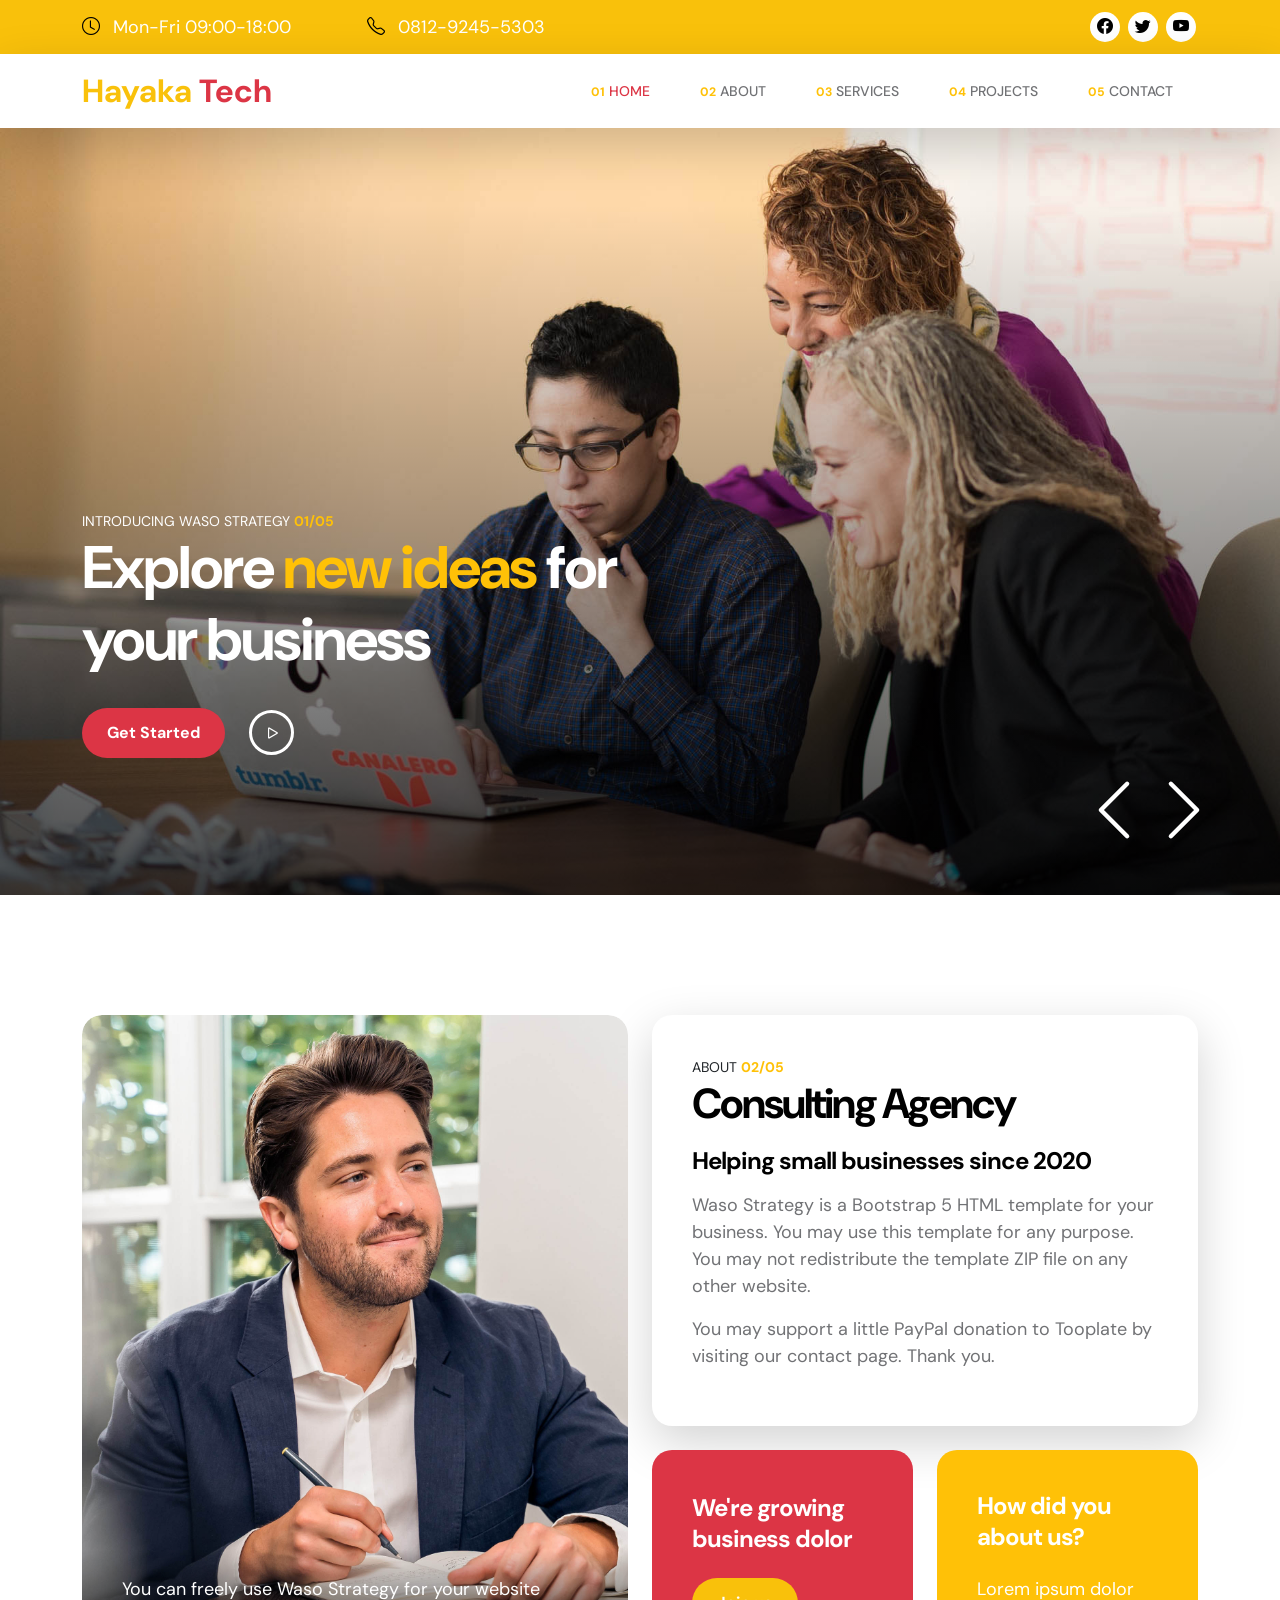
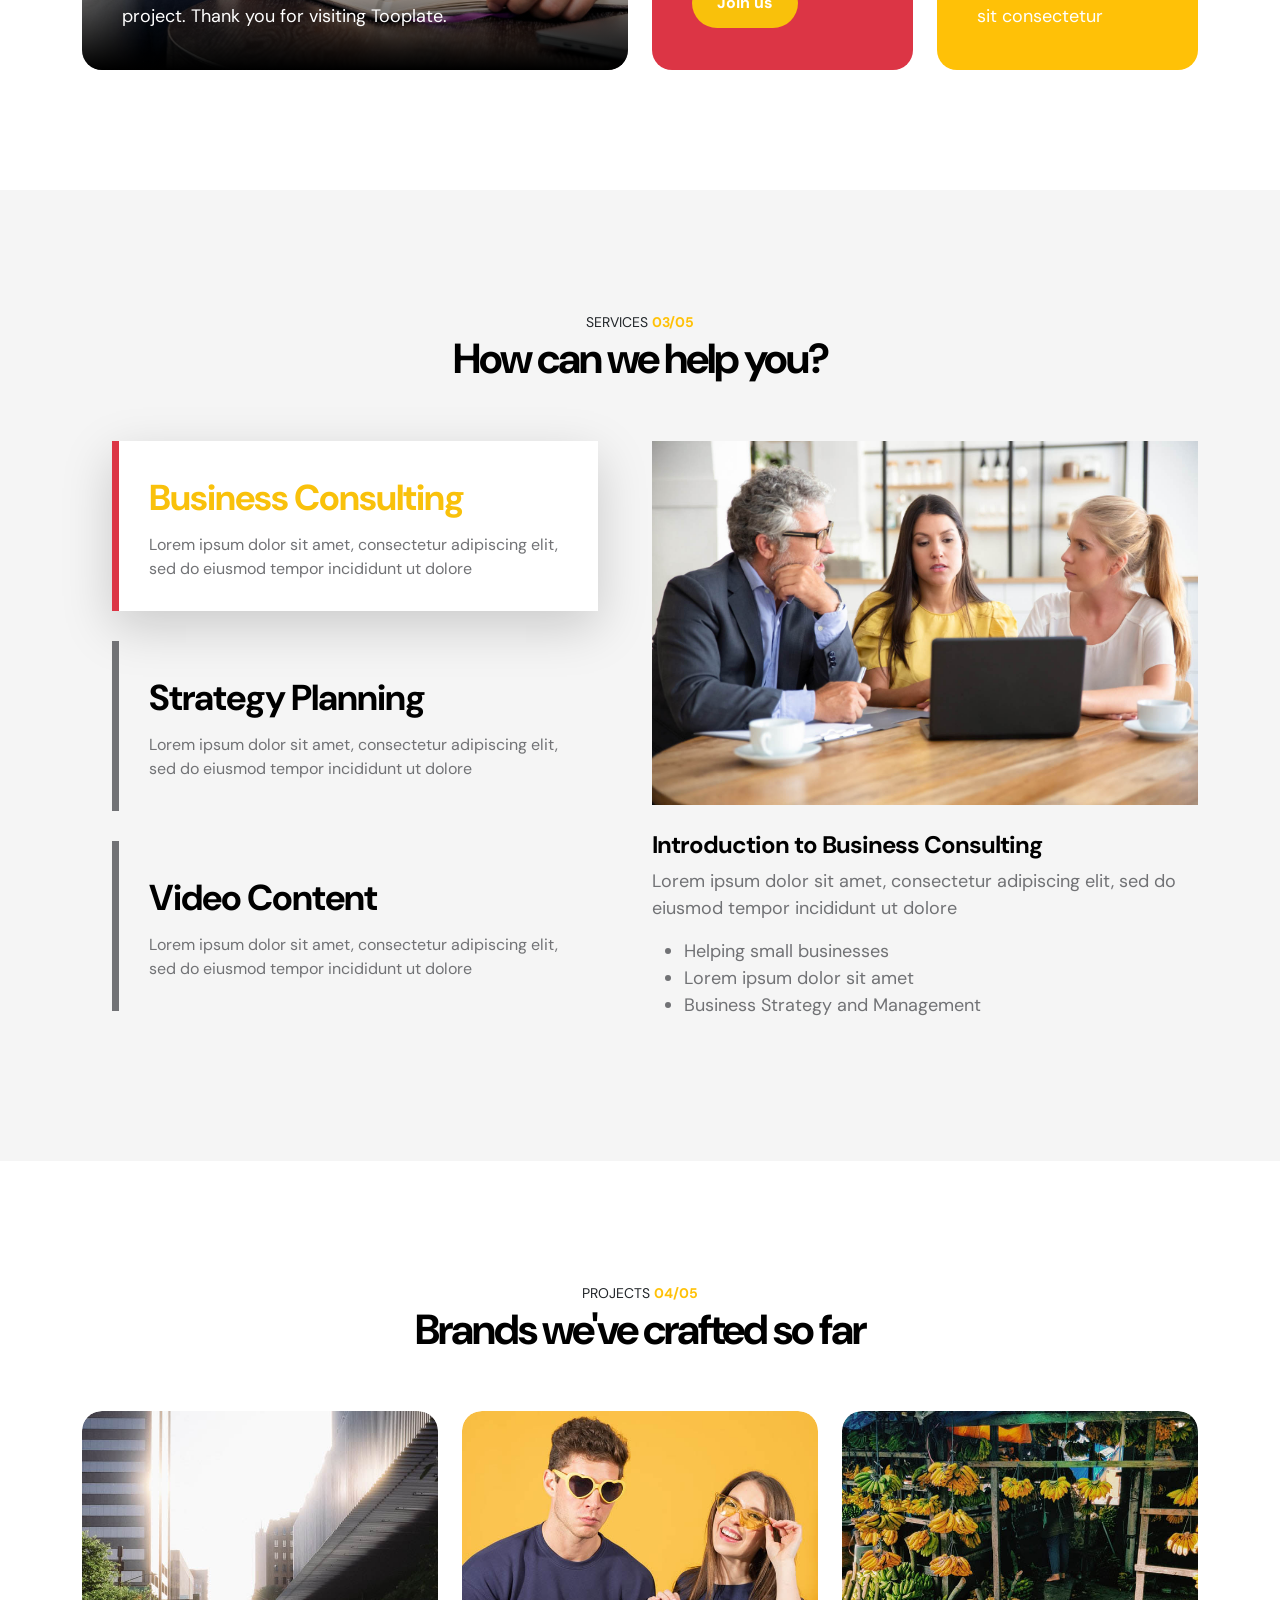
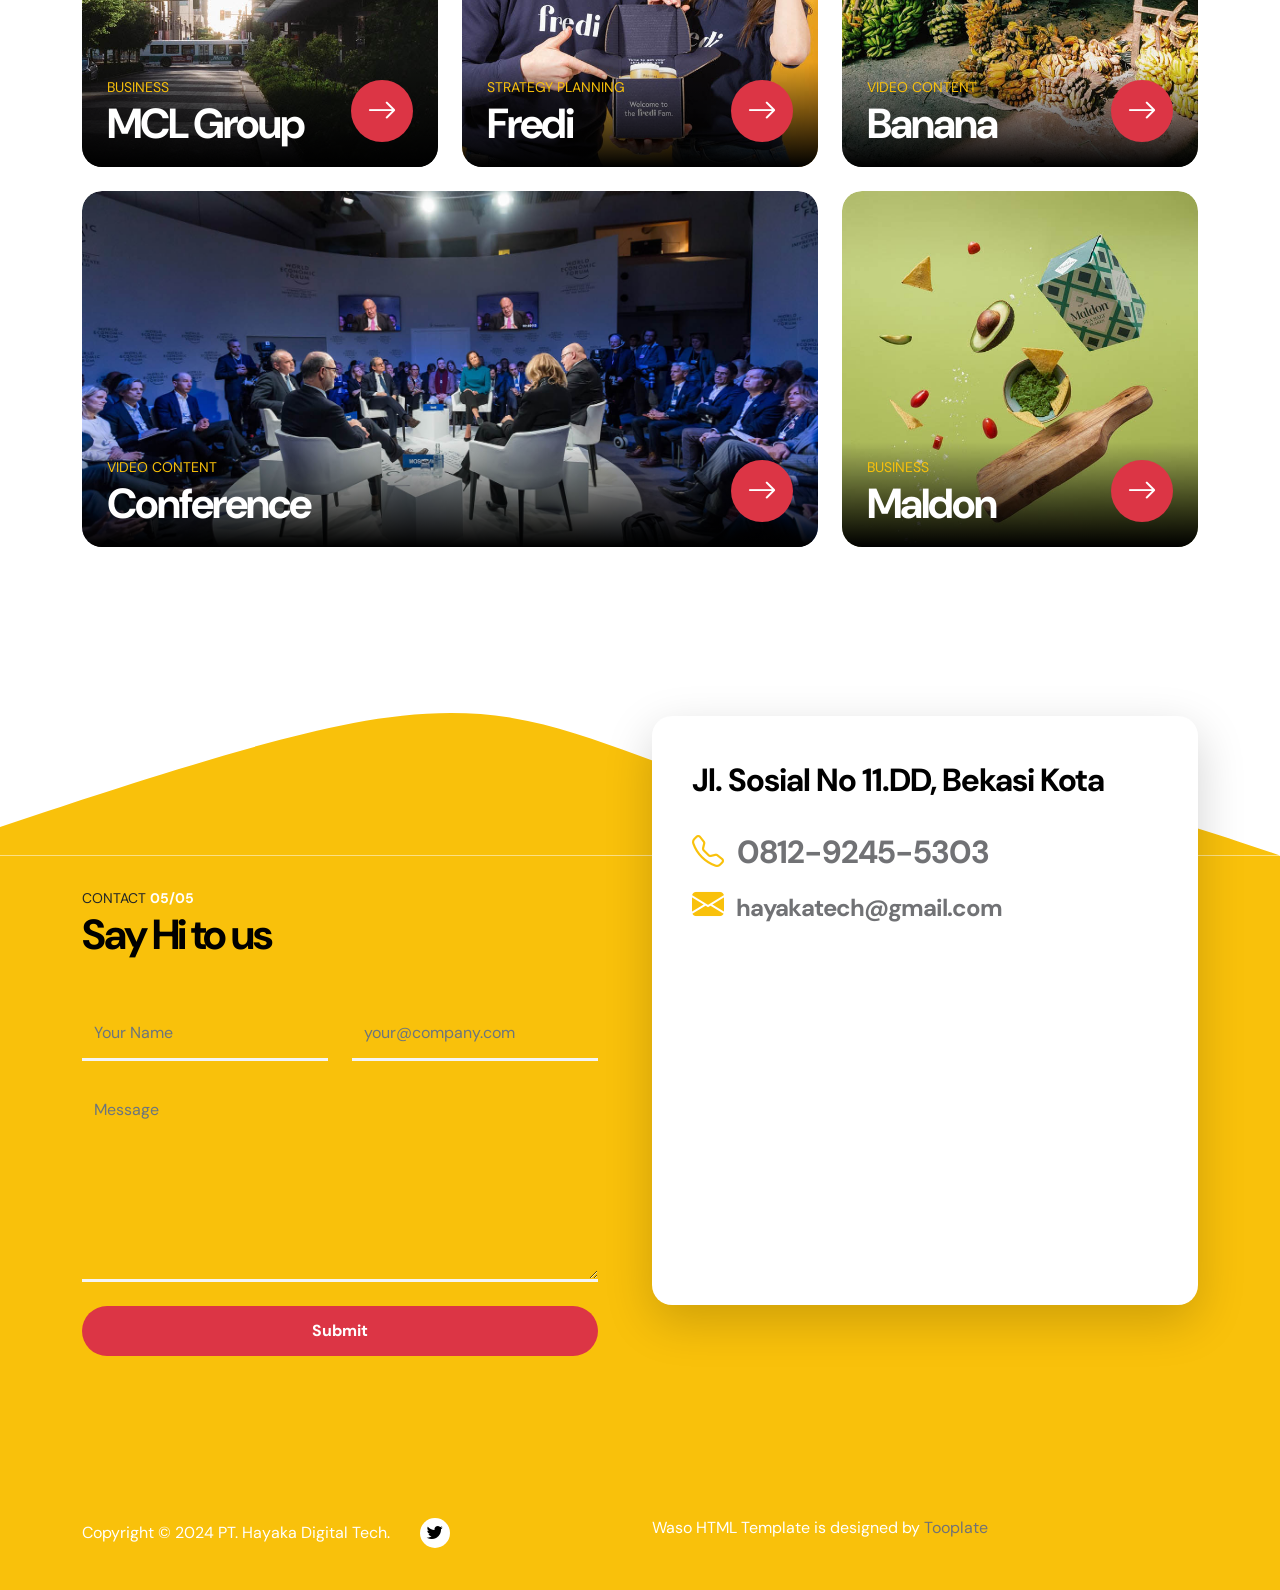
==== index.html @ aac97988 "first init" ====
<!doctype html>
<html lang="en">
    <head>
        <meta charset="utf-8">
        <meta name="viewport" content="width=device-width, initial-scale=1">

        <meta name="description" content="">
        <meta name="author" content="Tooplate">

        <title>Waso Strategy - Bootstrap 5 HTML Template</title>

        <!-- CSS FILES -->
        <link rel="preconnect" href="https://fonts.googleapis.com">
        
        <link rel="preconnect" href="https://fonts.gstatic.com" crossorigin>
        
        <link href="https://fonts.googleapis.com/css2?family=DM+Sans:wght@400;500;700&display=swap" rel="stylesheet">

        <link href="css/bootstrap.min.css" rel="stylesheet">

        <link href="css/bootstrap-icons.css" rel="stylesheet">

        <link href="css/magnific-popup.css" rel="stylesheet">

        <link href="css/tooplate-waso-strategy.css" rel="stylesheet">
        
<!--

Tooplate 2130 Waso Strategy

https://www.tooplate.com/view/2130-waso-strategy

Free Bootstrap 5 HTML Template

-->

    </head>
    
    <body id="section_1">

        <header class="site-header">
            <div class="container">
                <div class="row align-items-center">

                    <div class="col-lg-3 col-md-5 col-7">
                        <p class="text-white mb-0">
                            <i class="bi-clock site-header-icon me-2"></i>
                            Mon-Fri 09:00-18:00
                        </p>
                    </div>

                    <div class="col-md-3 col-7">
                        <p class="text-white mb-0">
                            <a href="tel: 240-480-9600" class="text-white">
                                <i class="bi-telephone site-header-icon me-2"></i>
                                0812-9245-5303
                            </a>
                        </p>
                    </div>

                    <div class="col-lg-3 col-md-3 col-12 ms-auto">
                        <ul class="social-icon">
                            <li><a href="https://facebook.com/hayaka-tech" class="social-icon-link bi-facebook"></a></li>

                            <li><a href="https://twitter.com/hayaka-tech" class="social-icon-link bi-twitter"></a></li>

                            <li><a href="https://www.youtube.com/hayaka-tech" class="social-icon-link bi-youtube"></a></li>
                        </ul>
                    </div>

                </div>
            </div>
        </header>

        <nav class="navbar navbar-expand-lg bg-white shadow-lg">
            <div class="container">

                <a href="#" class="navbar-brand">Hayaka <span class="text-danger">Tech</span></a>

                <button class="navbar-toggler" type="button" data-bs-toggle="collapse" data-bs-target="#navbarNav" aria-controls="navbarNav" aria-expanded="false" aria-label="Toggle navigation">
                    <span class="navbar-toggler-icon"></span>
                </button>

                <div class="collapse navbar-collapse" id="navbarNav">
                    <ul class="navbar-nav ms-auto">
                        <li class="nav-item">
                            <a class="nav-link click-scroll" href="#section_1"><small class="small-title"><strong class="text-warning">01</strong></small> Home</a>
                        </li>

                        <li class="nav-item">
                            <a class="nav-link click-scroll" href="#section_2"><small class="small-title"><strong class="text-warning">02</strong></small> About</a>
                        </li>

                        <li class="nav-item">
                            <a class="nav-link click-scroll" href="#section_3"><small class="small-title"><strong class="text-warning">03</strong></small> Services</a>
                        </li>

                        <li class="nav-item">
                            <a class="nav-link click-scroll" href="#section_4"><small class="small-title"><strong class="text-warning">04</strong></small> Projects</a>
                        </li>

                        <li class="nav-item">
                            <a class="nav-link click-scroll" href="#section_5"><small class="small-title"><strong class="text-warning">05</strong></small> Contact</a>
                        </li>
                    </ul>
                <div>
                        
            </div>
        </nav>

        <main>

            <section class="hero">
                <div class="container-fluid h-100">
                    <div class="row h-100">

                        <div id="carouselExampleCaptions" class="carousel carousel-fade hero-carousel slide" data-bs-ride="carousel">
                            <div class="carousel-inner">
                                <div class="carousel-item active">
                                    <div class="container position-relative h-100">
                                        <div class="carousel-caption d-flex flex-column justify-content-center">
                                            <small class="small-title">Introducing Waso Strategy <strong class="text-warning">01/05</strong></small>

                                            <h1>Explore <span class="text-warning">new ideas</span> for your business</h1>

                                            <div class="d-flex align-items-center mt-4">
                                                <a class="custom-btn btn custom-link" href="#section_2">Get Started</a>

                                                <a class="popup-youtube custom-icon d-flex ms-4" href="https://www.youtube.com/watch?v=AYaHuZ4BB6Y">
                                                    <i class="bi-play play-icon d-flex m-auto text-white"></i>
                                                </a>
                                            </div>
                                        </div>
                                    </div>

                                    <div class="carousel-image-wrap">
                                        <img src="images/slide/christina-wocintechchat-com-NDoVgcS_lZM-unsplash.jpg" class="img-fluid carousel-image" alt="">
                                    </div>
                                </div>

                                <div class="carousel-item">
                                    <div class="container position-relative h-100">
                                        <div class="carousel-caption d-flex flex-column justify-content-center">
                                            <small class="small-title">Supporting New Project <strong class="text-warning">01/05</strong></small>

                                            <h1>Strategic Planning for your <span class="text-warning">next project</span></h1>

                                            <div class="d-flex align-items-center mt-4">
                                                <a class="custom-btn btn custom-link" href="#section_2">Explore Capabilities</a>

                                                <a class="popup-youtube custom-icon d-flex ms-4" href="https://www.youtube.com/watch?v=VStvZjykQ00">
                                                    <i class="bi-play play-icon d-flex m-auto text-white"></i>
                                                </a>
                                            </div>
                                        </div>
                                    </div>
                                    
                                    <div class="carousel-image-wrap">
                                        <img src="images/slide/jason-goodman-0K7GgiA8lVE-unsplash.jpg" class="img-fluid carousel-image" alt="">
                                    </div>
                                </div>

                                <button class="carousel-control-prev" type="button" data-bs-target="#carouselExampleCaptions" data-bs-slide="prev">
                                    <span class="carousel-control-prev-icon" aria-hidden="true"></span>
                                    <span class="visually-hidden">Previous</span>
                                </button>

                                <button class="carousel-control-next" type="button" data-bs-target="#carouselExampleCaptions" data-bs-slide="next">
                                    <span class="carousel-control-next-icon" aria-hidden="true"></span>
                                    <span class="visually-hidden">Next</span>
                                </button>
                            </div>
                        </div>

                    </div>
                </div>
            </section>


            <section class="about section-padding" id="section_2">
                <div class="container">
                    <div class="row">

                        <div class="col-lg-6 col-12 mb-5 mb-lg-0">
                            <div class="about-image-wrap h-100">
                                <img src="images/peter-jones-WZROBIlY8Rg-unsplash.jpg" class="img-fluid about-image" alt="">

                                <div class="about-image-info">
                                    <!-- <h4 class="text-white">Ivan Ismail, CEO</h4> -->

                                    <p class="text-white mb-0">You can freely use Waso Strategy for your website project. Thank you for visiting Tooplate.</p>
                                </div>
                            </div>
                        </div>

                        <div class="col-lg-6 col-12 d-flex flex-column">
                            <div class="about-thumb bg-white shadow-lg">
                                
                                <div class="about-info">
                                    <small class="small-title">About <strong class="text-warning">02/05</strong></small>

                                    <h2 class="mb-3">Consulting Agency</h2>

                                    <h5 class="mb-3">Helping small businesses since 2020</h5>

                                    <p>Waso Strategy is a Bootstrap 5 HTML template for your business. You may use this template for any purpose. You may not redistribute the template ZIP file on any other website.</p>

                                    <p>You may support a little PayPal donation to Tooplate by visiting our <a href="https://www.tooplate.com/contact">contact page</a>. Thank you.</p>
                                </div>
                            </div>

                            <div class="row h-100">
                                <div class="col-lg-6 col-6">
                                    <div class="about-thumb d-flex flex-column justify-content-center bg-danger mb-lg-0 h-100">
                                        
                                        <div class="about-info">
                                            <h5 class="text-white mb-4">We're growing business dolor</h5>

                                            <a class="custom-btn btn custom-bg-primary" href="#section_3">Join us</a>
                                        </div>
                                    </div>
                                </div>

                                <div class="col-lg-6 col-6">
                                    <div class="about-thumb d-flex flex-column justify-content-center bg-warning mb-lg-0 h-100">
                                        
                                        <div class="about-info">
                                            <h5 class="text-white mb-4">How did you about us?</h5>

                                            <p class="text-white mb-0">Lorem ipsum dolor sit consectetur</p>
                                        </div>
                                    </div>
                                </div>
                            </div>
                        </div>

                    </div>
                </div>
            </section>

            <section class="services section-padding" id="section_3">
                <div class="container">
                    <div class="row">

                        <div class="col-lg-10 col-12 text-center mx-auto mb-5">
                            <small class="small-title">Services <strong class="text-warning">03/05</strong></small>

                            <h2>How can we help you?</h2>

                        </div>

                        <div class="col-lg-6 col-12">
                            <nav>
                                <div class="nav nav-tabs flex-column align-items-baseline" id="nav-tab" role="tablist">
                                    <button class="nav-link active" id="nav-business-tab" data-bs-toggle="tab" data-bs-target="#nav-business" type="button" role="tab" aria-controls="nav-business" aria-selected="true">
                                        <h3>Business Consulting</h3>

                                        <span>Lorem ipsum dolor sit amet, consectetur adipiscing elit, sed do eiusmod tempor incididunt ut dolore</span>
                                    </button>

                                    <button class="nav-link" id="nav-strategy-tab" data-bs-toggle="tab" data-bs-target="#nav-strategy" type="button" role="tab" aria-controls="nav-strategy" aria-selected="false">
                                        <h3>Strategy Planning</h3>
                                        
                                        <span>Lorem ipsum dolor sit amet, consectetur adipiscing elit, sed do eiusmod tempor incididunt ut dolore</span>
                                    </button>

                                    <button class="nav-link" id="nav-video-tab" data-bs-toggle="tab" data-bs-target="#nav-video" type="button" role="tab" aria-controls="nav-video" aria-selected="false">
                                        <h3>Video Content</h3>
                                        
                                        <span>Lorem ipsum dolor sit amet, consectetur adipiscing elit, sed do eiusmod tempor incididunt ut dolore</span>
                                    </button>
                                </div>
                            </nav>
                        </div>

                        <div class="col-lg-6 col-12">
                            <div class="tab-content" id="nav-tabContent">
                                <div class="tab-pane fade show active" id="nav-business" role="tabpanel" aria-labelledby="nav-intro-tab">
                                    <img src="images/services/young-entrepreneurs-mature-investor-watching-presentation-discussing-project.jpg" class="img-fluid" alt="">

                                    <h5 class="mt-4 mb-2">Introduction to Business Consulting</h5>

                                    <p>Lorem ipsum dolor sit amet, consectetur adipiscing elit, sed do eiusmod tempor incididunt ut dolore</p>

                                    <ul>
                                        <li>Helping small businesses</li>

                                        <li>Lorem ipsum dolor sit amet</li>

                                        <li>Business Strategy and Management</li>
                                    </ul>
                                </div>

                                <div class="tab-pane fade show" id="nav-strategy" role="tabpanel" aria-labelledby="nav-strategy-tab">
                                    <img src="images/services/startup-leader-drawing-flowchart-board-discussing-project.jpg" class="img-fluid" alt="">

                                    <h5 class="mt-4 mb-2">Strategy Planning</h5>

                                    <div class="row">
                                        <div class="col-lg-6 col-12">
                                            <p>Lorem ipsum dolor sit amet, consectetur adipiscing elit, sed do eiusmod tempor dolore</p>
                                        </div>

                                        <div class="col-lg-6 col-12">
                                            <p>Lorem ipsum dolor sit amet, consectetur adipiscing elit, sed do eiusmod tempor dolore</p>
                                        </div>
                                    </div>
                                </div>

                                <div class="tab-pane fade show" id="nav-video" role="tabpanel" aria-labelledby="nav-video-tab">
                                    <img src="images/services/portrait-smiling-african-american-young-woman-holding-movie-production-blackboard.jpg" class="img-fluid" alt="">

                                    <h5 class="mt-4 mb-2">Video Content</h5>

                                    <p>Lorem ipsum dolor sit amet, consectetur adipiscing elit, sed do eiusmod tempor incididunt ut dolore</p>
                                </div>


                            </div>
                        </div>

                    </div>
                </div>
            </section>

            <section class="projects section-padding pb-0" id="section_4">
                <div class="container">
                    <div class="row">

                        <div class="col-lg-10 col-12 text-center mx-auto mb-5">
                            <small class="small-title">Projects <strong class="text-warning">04/05</strong></small>

                            <h2>Brands we've crafted so far</h2>
                        </div>

                        <div class="col-lg-4 col-12">
                            <div class="projects-thumb projects-thumb-small">
                                <a href="project-detail.html">
                                    <img src="images/projects/pj-gal-szabo-CIXXIWxxec4-unsplash.jpg" class="img-fluid projects-image" alt="">
                                    
                                    <div class="projects-info">
                                        <div class="projects-title-wrap">
                                            <small class="projects-small-title">Business</small>

                                            <h2 class="projects-title">MCL Group</h2>
                                        </div>

                                        <div class="projects-btn-wrap mt-4">
                                            <span class="custom-btn btn">
                                                <i class="bi-arrow-right"></i>
                                            </span>
                                        </div>
                                    </div>
                                </a>
                            </div>
                        </div>

                        <div class="col-lg-4 col-12">
                            <div class="projects-thumb projects-thumb-small">
                                <a href="project-detail.html">
                                    <img src="images/projects/team-fredi-FN3vmVee2sI-unsplash.jpg" class="img-fluid projects-image" alt="">
                                    
                                    <div class="projects-info">
                                        <div class="projects-title-wrap">
                                            <small class="projects-small-title">Strategy Planning</small>

                                            <h2 class="projects-title">Fredi</h2>
                                        </div>

                                        <div class="projects-btn-wrap mt-4">
                                            <span class="custom-btn btn" href="project-detail.html">
                                                <i class="bi-arrow-right"></i>
                                            </span>
                                        </div>
                                    </div>
                                </a>
                            </div>
                        </div>

                        <div class="col-lg-4 col-12">
                            <div class="projects-thumb projects-thumb-small">
                                <a href="project-detail.html">
                                    <img src="images/projects/vmsign-x9yGe7wnvKQ-unsplash.jpg" class="img-fluid projects-image" alt="">
                                    
                                    <div class="projects-info">
                                        <div class="projects-title-wrap">
                                            <small class="projects-small-title">Video Content</small>

                                            <h2 class="projects-title">Banana</h2>
                                        </div>

                                        <div class="projects-btn-wrap mt-4">
                                            <span class="custom-btn btn" href="project-detail.html">
                                                <i class="bi-arrow-right"></i>
                                            </span>
                                        </div>
                                    </div>
                                </a>
                            </div>
                        </div>

                        <div class="col-lg-8 col-12">
                            <div class="projects-thumb projects-thumb-large">
                                <a href="project-detail.html">
                                    <img src="images/projects/evangeline-shaw-nwLTVwb7DbU-unsplash.jpg" class="img-fluid projects-image" alt="">
                                    
                                    <div class="projects-info">
                                        <div class="projects-title-wrap">
                                            <small class="projects-small-title">Video Content</small>

                                            <h2 class="projects-title">Conference</h2>
                                        </div>

                                        <div class="projects-btn-wrap mt-4">
                                            <span class="custom-btn btn" href="project-detail.html">
                                                <i class="bi-arrow-right"></i>
                                            </span>
                                        </div>
                                    </div>
                                </a>
                            </div>
                        </div>

                        <div class="col-lg-4 col-12">
                            <div class="projects-thumb projects-thumb-small">
                                <a href="project-detail.html">
                                    <img src="images/projects/tangerine-newt-AKH4OVEmILc-unsplash.jpg" class="img-fluid projects-image" alt="">
                                    
                                    <div class="projects-info">
                                        <div class="projects-title-wrap">
                                            <small class="projects-small-title">Business</small>

                                            <h2 class="projects-title">Maldon</h2>
                                        </div>

                                        <div class="projects-btn-wrap mt-4">
                                            <span class="custom-btn btn" href="project-detail.html">
                                                <i class="bi-arrow-right"></i>
                                            </span>
                                        </div>
                                    </div>
                                </a>
                            </div>
                        </div>

                    </div>
                </div>
            </section>

            <section class="contact" id="section_5">

            <svg xmlns="http://www.w3.org/2000/svg" viewBox="0 0 1440 320"><path fill="#f9c10b" fill-opacity="1" d="M0,288L48,272C96,256,192,224,288,197.3C384,171,480,149,576,165.3C672,181,768,235,864,250.7C960,267,1056,245,1152,250.7C1248,256,1344,288,1392,304L1440,320L1440,320L1392,320C1344,320,1248,320,1152,320C1056,320,960,320,864,320C768,320,672,320,576,320C480,320,384,320,288,320C192,320,96,320,48,320L0,320Z"></path></svg>

                <div class="contact-container-wrap">
                    <div class="container">
                        <div class="row">

                            <div class="col-lg-6 col-12">
                                <form class="custom-form contact-form" action="" method="post" role="form">
                                    <small class="small-title">Contact <strong class="text-white">05/05</strong></small>

                                    <h2 class="mb-5">Say Hi to us</h2>

                                    <div class="row">
                                        <div class="col-lg-6 col-md-6 col-12">                                    
                                            <input type="text" name="name" id="name" class="form-control" placeholder="Your Name" required="">
                                        </div>

                                        <div class="col-lg-6 col-md-6 col-12">         
                                            <input type="email" name="email" id="email" pattern="[^ @]*@[^ @]*" class="form-control" placeholder="your@company.com" required="">
                                        </div>

                                        <div class="col-12">
                                            <textarea class="form-control" rows="7" id="message" name="message" placeholder="Message"></textarea>

                                            <button type="submit" class="form-control">Submit</button>
                                        </div>

                                    </div>
                                </form>
                            </div>

                            <div class="col-lg-6 col-12">
                                <div class="contact-thumb">
                                    
                                    <div class="contact-info bg-white shadow-lg">
                                        <h4 class="mb-4">Jl. Sosial No 11.DD, Bekasi Kota</h4>

                                        <h4 class="mb-2">
                                            <a href="tel: 0812-9245-5303">
                                                <i class="bi-telephone contact-icon me-2"></i>
                                                0812-9245-5303
                                            </a>
                                        </h4>

                                        <h5>
                                            <a href="mailto:hayakatech@gmail.com" class="footer-link">
                                                <i class="bi-envelope-fill contact-icon me-2"></i>
                                                hayakatech@gmail.com
                                            </a>
                                        </h5>
                                        
                                        <!-- Copy "embed a map" HTML code from any point on Google Maps -> Share Link  -->
                                        
                                        <iframe class="google-map mt-4" src="https://maps.google.com/maps?q=jl%20sosial%20no%2011%20dd%20jatiwaringin&amp;t=&amp;z=13&amp;ie=UTF8&amp;iwloc=&amp;output=embed" width="100%" height="300" allowfullscreen="" loading="lazy"></iframe>
                                        
                                    </div>
                                </div>
                            </div>

                        </div>
                    </div>
                </div>
            </section>

        </main>

        <footer class="site-footer">
            <div class="container">
                <div class="row">
                        
                    <div class="col-lg-6 col-12">
                        <div class="site-footer-wrap d-flex align-items-center">
                            <p class="copyright-text mb-0 me-4">Copyright © 2024 PT. Hayaka Digital Tech.</p>

                            <ul class="social-icon">
                                <li><a href="https://facebook.com/hayaka-tech class="social-icon-link bi-facebook"></a></li>
    
                                <li><a href="https://twitter.com/hayaka-tech" class="social-icon-link bi-twitter"></a></li>
    
                                <li><a href="https://www.youtube.com/hayaka-tech class="social-icon-link bi-youtube"></a></li>
                            </ul>
                            
                        </div>
                    </div>
                    
                    <div class="col-lg-6 col-12">
                    	<p class="copyright-text mb-0 me-4">Waso HTML Template is designed by <a href="https://www.tooplate.com/" target="_blank">Tooplate</a></p>
                    </div>

                </div>
            </div>
        </footer>

        <!-- JAVASCRIPT FILES -->
        <script src="js/jquery.min.js"></script>
        <script src="js/bootstrap.min.js"></script>
        <script src="js/jquery.sticky.js"></script>
        <script src="js/jquery.magnific-popup.min.js"></script>
        <script src="js/magnific-popup-options.js"></script>
        <script src="js/click-scroll.js"></script>
        <script src="js/custom.js"></script>

    </body>
</html>
---- css/tooplate-waso-strategy.css ----
/*

Tooplate 2130 Waso Strategy

https://www.tooplate.com/view/2130-waso-strategy

Free Bootstrap 5 HTML Template

*/


/*---------------------------------------
  CUSTOM PROPERTIES ( VARIABLES )             
-----------------------------------------*/
:root {
  --white-color:                  #ffffff;
  --primary-color:                #f9c10b;
  --secondary-color:              #dc3545;
  --section-bg-color:             #f5f5f5;
  --dark-color:                   #000000;
  --p-color:                      #717275;

  --body-font-family:             'DM Sans', sans-serif;

  --h1-font-size:                 60px;
  --h2-font-size:                 42px;
  --h3-font-size:                 36px;
  --h4-font-size:                 32px;
  --h5-font-size:                 24px;
  --h6-font-size:                 22px;
  --p-font-size:                  18px;
  --menu-font-size:               14px;
  --copyright-text-font-size:     16px;

  --font-weight-normal:           400;
  --font-weight-medium:           500;
  --font-weight-bold:             700;
}

body {
    background: var(--white-color);
    font-family: var(--body-font-family); 
}


/*---------------------------------------
  TYPOGRAPHY               
-----------------------------------------*/

h2,
h3,
h4,
h5,
h6 {
  color: var(--dark-color);
}

h1,
h2,
h3,
h4,
h5,
h6 {
  font-weight: var(--font-weight-bold);
  letter-spacing: -1px;
}

h1 {
  font-size: var(--h1-font-size);
  letter-spacing: -2px;
}

h2 {
  font-size: var(--h2-font-size);
  letter-spacing: -2px;
}

h3 {
  font-size: var(--h3-font-size);
  line-height: inherit;
}

h4 {
  font-size: var(--h4-font-size);
  line-height: inherit;
}

h5 {
  font-size: var(--h5-font-size);
  line-height: normal;
}

h6 {
  font-size: var(--h6-font-size);
}

p {
  color: var(--p-color);
  font-size: var(--p-font-size);
  font-weight: var(--font-weight-normal);
}

ul li {
  color: var(--p-color);
  font-size: var(--p-font-size);
  font-weight: var(--font-weight-normal);
}

a, 
button {
  touch-action: manipulation;
  transition: all 0.3s;
}

a {
  color: var(--p-color);
  text-decoration: none;
}

a:hover {
  color: var(--primary-color);
}

::selection {
  background: var(--primary-color);
  color: var(--white-color);
}

::-moz-selection {
  background: var(--primary-color);
  color: var(--white-color);
}

.section-hero ::selection,
.bg-warning ::selection {
  background: #f9d55c;
}

.section-padding {
  padding-top: 120px;
  padding-bottom: 120px;
}

.custom-border-radius {
  border-radius: 20px;
}

b,
strong {
  font-weight: var(--font-weight-bold);
}

.small-title {
  text-transform: uppercase;
}


/*---------------------------------------
  CUSTOM ICON               
-----------------------------------------*/
.custom-icon {
  display: inline-block;
  height: 45px;
  width: 45px;
  line-height: 45px;
  border: 3px solid var(--white-color);
  text-align: center;
  border-radius: 50%;
  font-size: 20px;
  position: relative;
}

.custom-icon::before,
.custom-icon::after {
  box-sizing: inherit;
  content: "";
  position: absolute;
  width: 100%;
  height: 100%;
  left: 0;
  top: 0;
  border-radius: 50%;
}

.custom-icon::before {
  border: 3px solid transparent;
}

.custom-icon::after {
  border: 0 solid transparent;
}

.custom-icon:hover {
  border-color: transparent;
}

.custom-icon:hover::before {
  border-top-color: var(--primary-color);
  border-right-color: var(--primary-color);
  border-bottom-color: var(--primary-color);
  transition: border-top-color .15s linear,border-right-color .15s linear .1s,border-bottom-color .15s linear .2s;
}

.custom-icon:hover::after {
  border-top: 3px solid var(--primary-color);
  border-left-width: 3px;
  border-right-width: 3px;
  transform: rotate(270deg);
  transition: transform .4s linear 0s,border-left-width 0s linear .35s;
}

.play-icon::before {
  position: relative;
  left: 1px;
}


/*---------------------------------------
  CUSTOM BUTTON               
-----------------------------------------*/
.custom-btn {
  background: var(--secondary-color);
  border-radius: 100px;
  color: var(--white-color);
  font-size: var(--copyright-text-font-size);
  font-weight: var(--font-weight-bold);
  padding: 12px 24px;
}

.custom-btn:hover {
  background: var(--primary-color);
  color: var(--white-color);
}

.custom-bg-primary {
  background: var(--primary-color);
}

.custom-bg-primary:hover {
  background: var(--white-color);
  color: var(--dark-color);
}


/*---------------------------------------
  NAVIGATION              
-----------------------------------------*/
.navbar {
  z-index: 9;
  right: 0;
  left: 0;
}

.navbar-brand {
  font-size: 32px;
  font-weight: var(--font-weight-bold);
  color: var(--primary-color);
}

.navbar-expand-lg .navbar-nav .nav-link {
  padding-right: 25px;
  padding-left: 25px;
}

.navbar-nav .nav-link {
  color: var(--p-color);
  font-size: var(--menu-font-size);
  font-weight: var(--font-weight-medium);
  text-transform: uppercase;
  padding-top: 15px;
  padding-bottom: 15px;
}

.navbar-nav .nav-link.active, 
.navbar-nav .nav-link:hover,
.projects-detail-page .navbar-nav .nav-link.active:hover {
  color: var(--secondary-color);
}

.projects-detail-page .navbar-nav .nav-link.active {
  color: var(--p-color);
}

.navbar-toggler {
  border: 0;
  padding: 0;
  cursor: pointer;
  margin: 0;
  width: 30px;
  height: 35px;
  outline: none;
}

.navbar-toggler:focus {
  outline: none;
  box-shadow: none;
}

.navbar-toggler[aria-expanded="true"] .navbar-toggler-icon {
  background: transparent;
}

.navbar-toggler[aria-expanded="true"] .navbar-toggler-icon:before,
.navbar-toggler[aria-expanded="true"] .navbar-toggler-icon:after {
  transition: top 300ms 50ms ease, -webkit-transform 300ms 350ms ease;
  transition: top 300ms 50ms ease, transform 300ms 350ms ease;
  transition: top 300ms 50ms ease, transform 300ms 350ms ease, -webkit-transform 300ms 350ms ease;
  top: 0;
}

.navbar-toggler[aria-expanded="true"] .navbar-toggler-icon:before {
  transform: rotate(45deg);
}

.navbar-toggler[aria-expanded="true"] .navbar-toggler-icon:after {
  transform: rotate(-45deg);
}

.navbar-toggler .navbar-toggler-icon {
  background: var(--dark-color);
  transition: background 10ms 300ms ease;
  display: block;
  width: 30px;
  height: 2px;
  position: relative;
}

.navbar-toggler .navbar-toggler-icon:before,
.navbar-toggler .navbar-toggler-icon:after {
  transition: top 300ms 350ms ease, -webkit-transform 300ms 50ms ease;
  transition: top 300ms 350ms ease, transform 300ms 50ms ease;
  transition: top 300ms 350ms ease, transform 300ms 50ms ease, -webkit-transform 300ms 50ms ease;
  position: absolute;
  right: 0;
  left: 0;
  background: var(--dark-color);
  width: 30px;
  height: 2px;
  content: '';
}

.navbar-toggler .navbar-toggler-icon::before {
  top: -8px;
}

.navbar-toggler .navbar-toggler-icon::after {
  top: 8px;
}

.breadcrumb-item.active {
  color: var(--primary-color);
}


/*---------------------------------------
  SITE HEADER              
-----------------------------------------*/
.site-header {
  background: var(--primary-color);
  padding-top: 10px;
  padding-bottom: 10px;
}

.site-header-icon {
  color: var(--dark-color);
}

.site-header .social-icon {
  text-align: right;
}


/*---------------------------------------
  HERO              
-----------------------------------------*/
.hero {
  position: relative;
  height: calc(100vh - 133px);
}

.section-hero {
  background-image: url('../images/jason-goodman-MUZFKa_mttU-unsplash.jpg');
  background-repeat: no-repeat;
  background-position: center;
  background-size: cover;
  position: relative;
  height: auto;
  padding-top: 180px;
  padding-bottom: 180px;
}

.section-hero::before {
  content: "";
  background: linear-gradient(to top, var(--dark-color), transparent 90%);
  position: absolute;
  top: 0;
  right: 0;
  left: 0;
  width: 100%;
  height: 100%;
  pointer-events: none;
  opacity: 0.7;
}

.section-hero-text {
  position: relative;
}

.carousel {
  padding-right: 0;
  padding-left: 0;
}

.hero-carousel,
.carousel-inner,
.carousel-item {
  height: 100%;
}

.carousel-image-wrap::before {
  content: "";
  background: linear-gradient(to top, var(--dark-color), transparent 90%);
  position: absolute;
  z-index: 2;
  top: 0;
  right: 0;
  left: 0;
  width: 100%;
  height: 100%;
  pointer-events: none;
  opacity: 0.7;
}

.carousel-caption {
  z-index: 9;
  top: 32%;
  bottom: 0;
  left: 0;
  text-align: left;
  width: 50%;
  margin-right: 12px;
  margin-left: 12px;
}

.carousel-image-wrap {
  position: absolute;
  top: 0;
  right: 0;
  bottom: 0;
  width: 100%;
  height: 100%;
  margin-left: auto;
}

.carousel-image {
  width: 100%;
  height: 100%;
  object-fit: cover;
}

.carousel-control-next, 
.carousel-control-prev {
  top: auto;
  bottom: 50px;
  opacity: 1;
}

.carousel-control-prev {
  left: auto;
  right: 70px;
}

.carousel-control-next-icon, 
.carousel-control-prev-icon {
  width: 70px;
  height: 70px;
}


/*---------------------------------------
  ABOUT              
-----------------------------------------*/
.about-image-wrap {
  border-radius: 20px;
  position: relative;
  overflow: hidden;
}

.about-image-info {
  background: linear-gradient(to top, var(--dark-color), transparent 90%);
  position: absolute;
  bottom: 0;
  right: 0;
  left: 0;
  padding: 40px;
}

.about-image {
  border-radius: 20px;
  width: 100%;
  height: 100%;
  object-fit: cover;
}

.about-thumb {
  background: var(--primary-color);
  border-radius: 20px;
  margin-bottom: 24px;
  padding: 40px;
}


/*---------------------------------------
  SERVICES              
-----------------------------------------*/
.services {
  background: var(--section-bg-color);
}

.nav-tabs {
  border-bottom: 0;
}

.nav-tabs .nav-link,
.nav-tabs .nav-link span {
  color: var(--p-color);
  display: block;
  text-align: left;
}

.nav-tabs .nav-link {
  border-radius: 0;
  border: 0;
  border-left: 7px solid var(--p-color);
  margin-right: 30px;
  margin-left: 30px;
  margin-bottom: 30px;
  padding: 30px;
  transition: all 0.3s ease-in-out;
}

.nav-tabs .nav-item.show .nav-link, 
.nav-tabs .nav-link.active,
.nav-tabs .nav-link:focus, 
.nav-tabs .nav-link:hover {
  border-left-color: var(--secondary-color);
  background: var(--white-color);
  box-shadow: 0 1rem 3rem rgba(0,0,0,.175);
}

.nav-tabs .nav-link.active h3,
.nav-tabs .nav-link:focus h3, 
.nav-tabs .nav-link:hover h3 {
  color: var(--primary-color);
}


/*---------------------------------------
  PROJECTS              
-----------------------------------------*/
.projects-thumb {
  border-radius: 20px;
  position: relative;
  overflow: hidden;
  margin-bottom: 24px;
  transition: all 0.3s;
  cursor: pointer;
}

.projects-thumb-large {
  min-height: 356px;
}

.projects-thumb:hover {
  background: var(--white-color);
  box-shadow: 0 1rem 3rem rgba(0,0,0,.175);
}

.projects-thumb:hover .projects-image {
  transform: scale(1.2);
}

.projects-thumb:hover .projects-title-wrap {
  padding-bottom: 30px;
}

.projects-thumb:hover .custom-btn,
.projects-btn-wrap .custom-btn:hover {
  background: var(--primary-color);
}

.projects-title-wrap {
  background: linear-gradient(to top, var(--dark-color), transparent 90%);
  position: absolute;
  bottom: 0;
  right: 0;
  left: 0;
  padding: 25px 25px 10px 25px;
  transition: all 0.2s;
}

.projects-small-title {
  color: var(--primary-color);
  text-transform: uppercase;
}

.projects-title {
  color: var(--white-color);
}

.projects-image {
  border-radius: 20px;
  width: 100%;
  height: auto;
  transition: all 0.3s;
}

.projects-thumb-large .projects-image {
  object-fit: cover;
  height: 100%;
}

.projects-btn-wrap {
  position: absolute;
  bottom: 25px;
  right: 25px;
}

.projects-btn-wrap .custom-btn {
  font-size: 30px;
  padding: 7.5px 15px;
}


/*---------------------------------------
  CONTACT INFO               
-----------------------------------------*/
.contact-thumb {
  position: relative;
  bottom: 140px;
  margin-bottom: -140px;
}

.contact-info {
  border-radius: 20px;
  padding: 40px;
}

.google-map {
  border-radius: 20px;
}

.contact-icon {
  color: var(--primary-color);
  font-size: var(--h4-font-size);
}


/*---------------------------------------
  CONTACT              
-----------------------------------------*/
.contact-container-wrap {
  background-color: var(--primary-color);
  padding-bottom: 120px;
}

.contact-form {
  margin-top: 30px;
  margin-right: 30px;
}


/*---------------------------------------
  CUSTOM FORM               
-----------------------------------------*/
.custom-form .form-control {
  background: transparent;
  box-shadow: none;
  border-radius: 0;
  border: 0;
  border-bottom: 3px solid var(--section-bg-color);
  margin-bottom: 24px;
  padding-top: 13px;
  padding-bottom: 13px;
  transition: all 0.3s;
  outline: none;
}

.custom-form .form-control:hover,
.custom-form .form-control:focus {
  background: var(--white-color);
}

.custom-form button[type="submit"] {
  background: var(--secondary-color);
  border-radius: 100px;
  border: 0;
  color: var(--white-color);
  font-weight: var(--font-weight-bold);
  transition: all 0.3s;
  margin-bottom: 0;
}

.custom-form button[type="submit"]:hover,
.custom-form button[type="submit"]:focus {
  background: var(--white-color);
  color: var(--dark-color);
}


/*---------------------------------------
  SITE FOOTER              
-----------------------------------------*/
.site-footer {
  background: var(--primary-color);
  padding-top: 40px;
  padding-bottom: 40px;
}

.site-footer .copyright-text {
  color: var(--white-color);
  font-size: var(--copyright-text-font-size);
}


/*---------------------------------------
  SOCIAL ICON               
-----------------------------------------*/
.social-icon {
  margin: 0;
  padding: 0;
}

.social-icon li {
  list-style: none;
  display: inline-block;
  vertical-align: top;
}

.social-icon-link {
  background: var(--white-color);
  border-radius: 20px;
  font-size: var(--copyright-text-font-size);
  color: var(--dark-color);
  display: inline-block;
  vertical-align: top;
  margin: 2px;
  width: 30px;
  height: 30px;
  line-height: 30px;
  text-align: center;
}

.social-icon-link:hover {
  color: var(--primary-color);
}


/*---------------------------------------
  RESPONSIVE STYLES               
-----------------------------------------*/
@media screen and (min-width: 1600px) {
  .projects-thumb-large {
    min-height: 416px;
  }
}

@media screen and (max-width: 1280px) {
  .contact svg {
    bottom: 0;
    margin-bottom: 0;
  }
}

@media screen and (max-width: 991px) {
  h1 {
    font-size: 48px;
  }

  h2 {
    font-size: 36px;
  }

  h3 {
    font-size: 32px;
  }

  h4 {
    font-size: 28px;
  }

  h5 {
    font-size: 20px;
  }

  h6 {
    font-size: 18px;
  }

  .section-padding {
    padding-top: 80px;
    padding-bottom: 80px;
  }

  .custom-btn {
    font-size: var(--copyright-text-font-size);
    padding: 8px 16px;
  }

  .navbar-expand-lg .navbar-nav .nav-link {
    padding-left: 0;
  }

  .navbar-nav .nav-link {
    padding-top: 10px;
    padding-bottom: 10px;
  }

  .site-header .social-icon {
    text-align: left;
    margin-top: 10px;
  }

  .carousel-caption {
    width: 100%;
  }

  .about-thumb {
    padding: 30px;
  }

  .about-image {
    height: auto;
    margin-bottom: 24px;
  }

  .contact-container-wrap {
    padding-bottom: 50px;
  }

  .contact-form {
    margin-right: 0;
    margin-top: 80px;
    margin-bottom: 50px;
  }

  .contact-thumb {
    bottom: 0;
    margin-bottom: 0;
  }

  .site-footer {
    text-align: center;
  }
}

@media screen and (max-width: 480px) {
  h1 {
    font-size: 38px;
  }

  h2 {
    font-size: 32px;
  }

  h3 {
    font-size: 28px;
  }

  h4 {
    font-size: 24px;
  }

  h5 {
    font-size: 20px;
  }

  .contact-icon {
    font-size: 24px;
  }

  .site-header p {
    font-size: 14px;
  }

  .carousel-control-next, 
  .carousel-control-prev {
    bottom: 20px;
  }

  .nav-tabs .nav-link {
    margin-right: 0;
    margin-left: 0;
    padding: 15px;
  }

  .contact-info {
    padding: 30px 25px;
  }

  .site-footer-wrap {
    flex-direction: column;
  }

  .copyright-text {
    padding-bottom: 10px;
  }
}
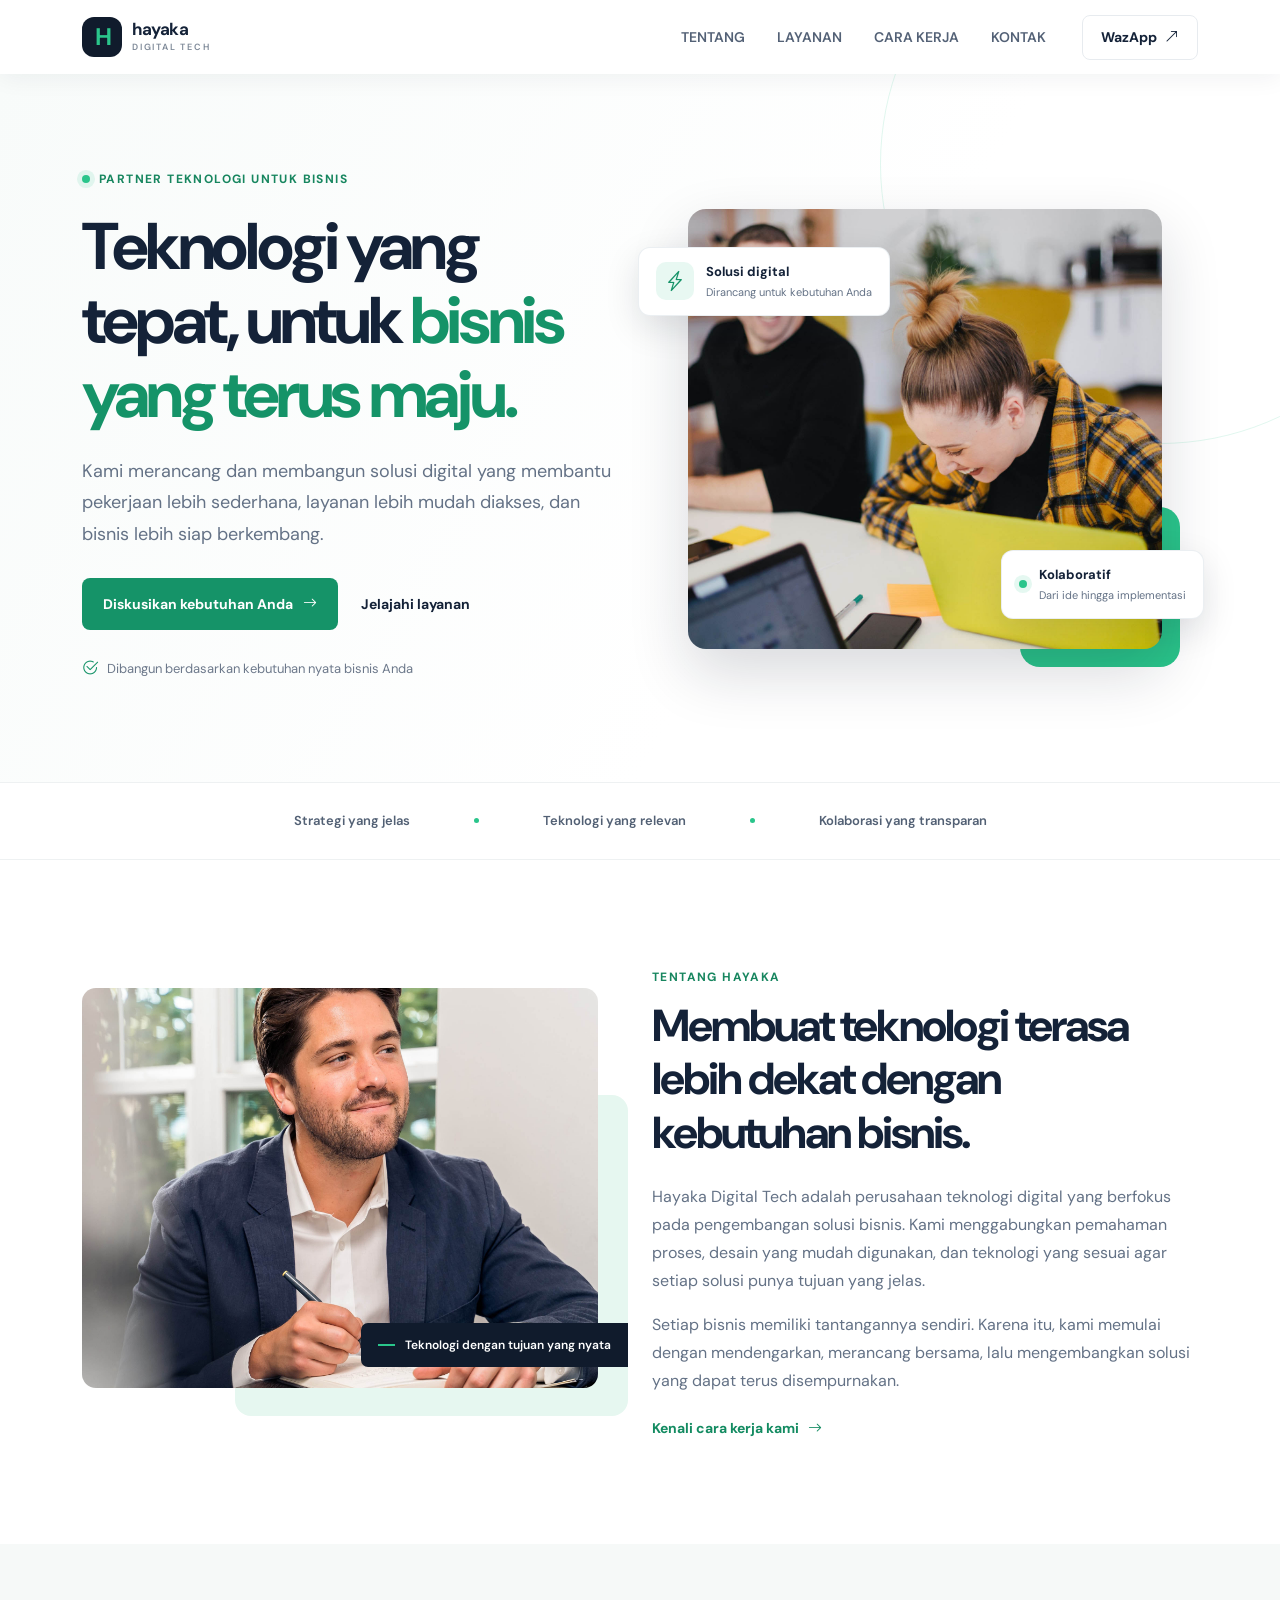
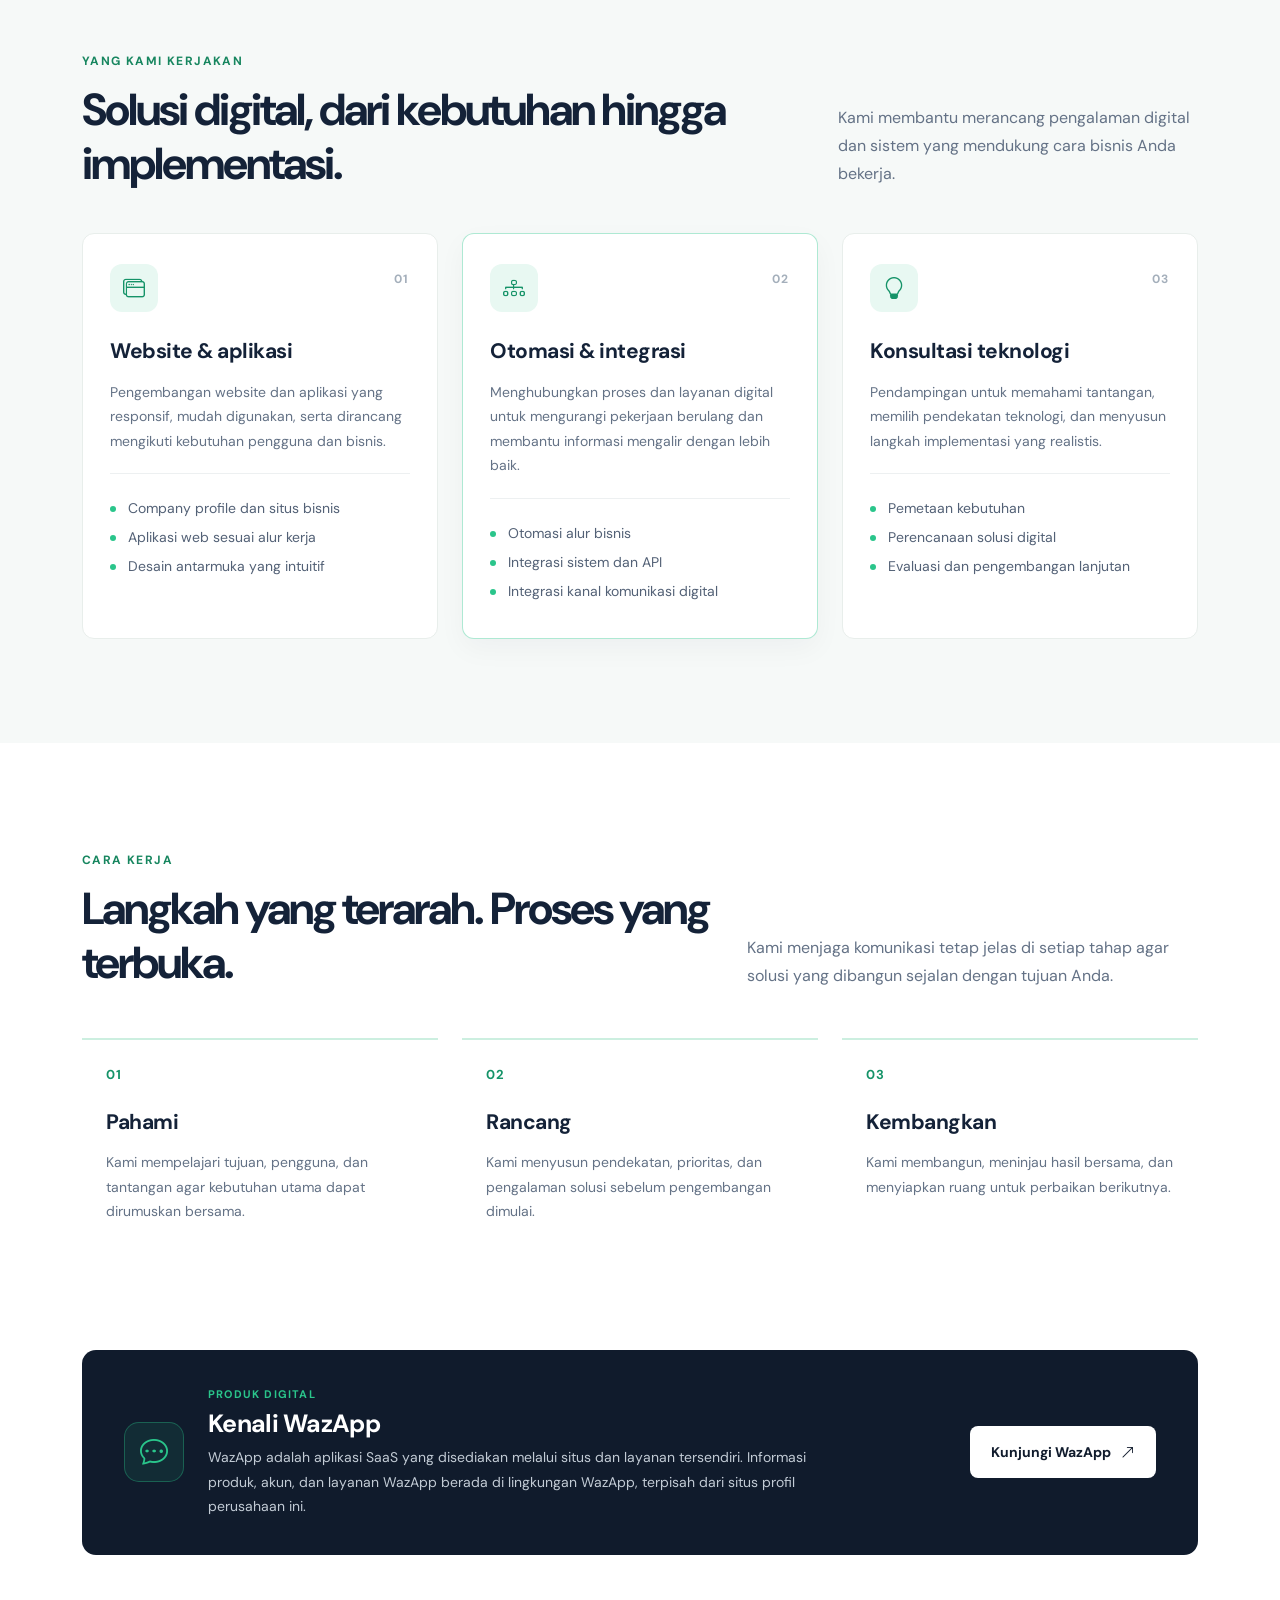
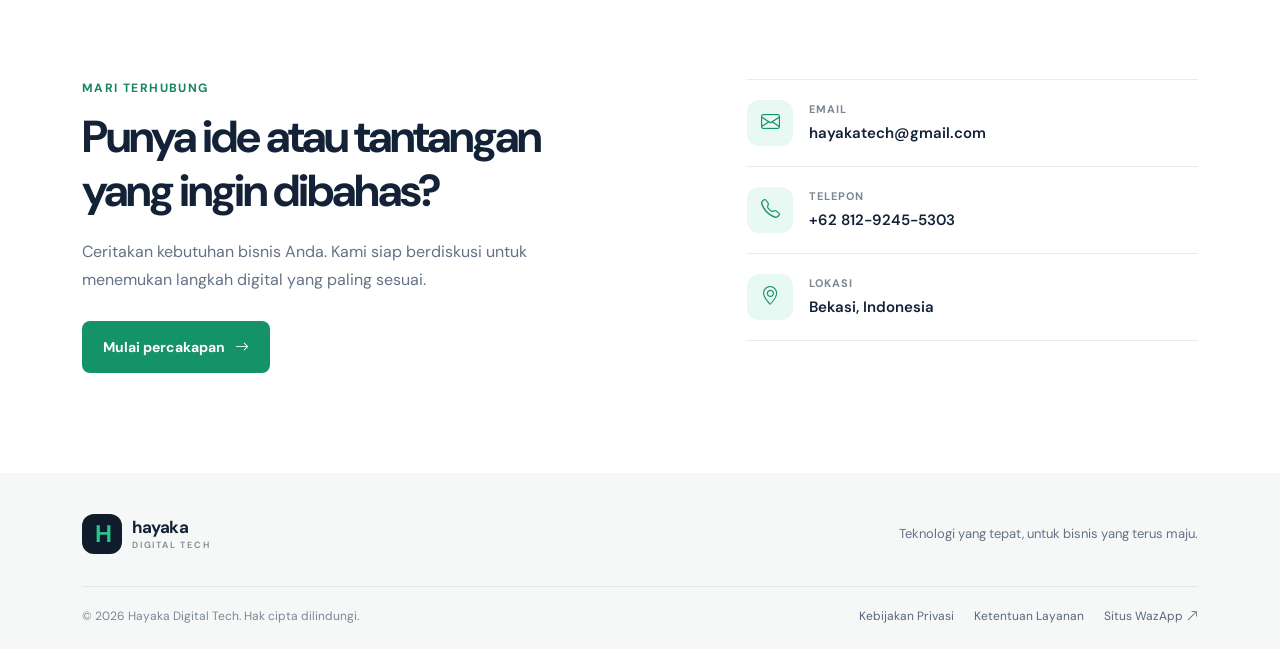
==== commit 4be7d6d9: "add: privacy policy" ====
--- a/index.html
+++ b/index.html
@@ -1,555 +1,224 @@
 <!doctype html>
-<html lang="en">
+<html lang="id">
     <head>
         <meta charset="utf-8">
         <meta name="viewport" content="width=device-width, initial-scale=1">
-
-        <meta name="description" content="">
-        <meta name="author" content="Tooplate">
-
-        <title>Waso Strategy - Bootstrap 5 HTML Template</title>
-
-        <!-- CSS FILES -->
+        <meta name="theme-color" content="#101b2c">
+        <meta name="description" content="Hayaka Digital Tech membantu bisnis berkembang melalui pengembangan website, aplikasi, otomasi, dan solusi digital yang dirancang sesuai kebutuhan.">
+        <meta name="author" content="Hayaka Digital Tech">
+        <link rel="canonical" href="https://hayaka.my.id/">
+        <meta property="og:type" content="website">
+        <meta property="og:title" content="Hayaka Digital Tech — Solusi Digital untuk Bisnis">
+        <meta property="og:description" content="Membangun solusi digital yang praktis, relevan, dan siap berkembang bersama bisnis Anda.">
+        <meta property="og:url" content="https://hayaka.my.id/">
+        <meta property="og:locale" content="id_ID">
+        <title>Hayaka Digital Tech — Solusi Digital untuk Bisnis</title>
+
         <link rel="preconnect" href="https://fonts.googleapis.com">
-        
         <link rel="preconnect" href="https://fonts.gstatic.com" crossorigin>
-        
-        <link href="https://fonts.googleapis.com/css2?family=DM+Sans:wght@400;500;700&display=swap" rel="stylesheet">
-
+        <link href="https://fonts.googleapis.com/css2?family=DM+Sans:wght@400;500;600;700&display=swap" rel="stylesheet">
         <link href="css/bootstrap.min.css" rel="stylesheet">
-
         <link href="css/bootstrap-icons.css" rel="stylesheet">
-
-        <link href="css/magnific-popup.css" rel="stylesheet">
-
         <link href="css/tooplate-waso-strategy.css" rel="stylesheet">
-        
-<!--
-
-Tooplate 2130 Waso Strategy
-
-https://www.tooplate.com/view/2130-waso-strategy
-
-Free Bootstrap 5 HTML Template
-
--->
-
+        <link href="css/hayaka.css" rel="stylesheet">
     </head>
-    
-    <body id="section_1">
-
-        <header class="site-header">
+
+    <body>
+        <a class="skip-link" href="#konten">Lewati ke konten</a>
+
+        <nav class="navbar navbar-expand-lg navbar-light site-navbar sticky-top" aria-label="Navigasi utama">
             <div class="container">
-                <div class="row align-items-center">
-
-                    <div class="col-lg-3 col-md-5 col-7">
-                        <p class="text-white mb-0">
-                            <i class="bi-clock site-header-icon me-2"></i>
-                            Mon-Fri 09:00-18:00
-                        </p>
-                    </div>
-
-                    <div class="col-md-3 col-7">
-                        <p class="text-white mb-0">
-                            <a href="tel: 240-480-9600" class="text-white">
-                                <i class="bi-telephone site-header-icon me-2"></i>
-                                0812-9245-5303
-                            </a>
-                        </p>
-                    </div>
-
-                    <div class="col-lg-3 col-md-3 col-12 ms-auto">
-                        <ul class="social-icon">
-                            <li><a href="https://facebook.com/hayaka-tech" class="social-icon-link bi-facebook"></a></li>
-
-                            <li><a href="https://twitter.com/hayaka-tech" class="social-icon-link bi-twitter"></a></li>
-
-                            <li><a href="https://www.youtube.com/hayaka-tech" class="social-icon-link bi-youtube"></a></li>
-                        </ul>
-                    </div>
-
-                </div>
-            </div>
-        </header>
-
-        <nav class="navbar navbar-expand-lg bg-white shadow-lg">
-            <div class="container">
-
-                <a href="#" class="navbar-brand">Hayaka <span class="text-danger">Tech</span></a>
-
-                <button class="navbar-toggler" type="button" data-bs-toggle="collapse" data-bs-target="#navbarNav" aria-controls="navbarNav" aria-expanded="false" aria-label="Toggle navigation">
+                <a class="navbar-brand brand-lockup" href="./" aria-label="Hayaka Digital Tech, beranda">
+                    <span class="brand-mark" aria-hidden="true">H</span>
+                    <span class="brand-name">hayaka<span>digital tech</span></span>
+                </a>
+                <button class="navbar-toggler" type="button" data-bs-toggle="collapse" data-bs-target="#mainNavigation" aria-controls="mainNavigation" aria-expanded="false" aria-label="Buka navigasi">
                     <span class="navbar-toggler-icon"></span>
                 </button>
-
-                <div class="collapse navbar-collapse" id="navbarNav">
-                    <ul class="navbar-nav ms-auto">
-                        <li class="nav-item">
-                            <a class="nav-link click-scroll" href="#section_1"><small class="small-title"><strong class="text-warning">01</strong></small> Home</a>
-                        </li>
-
-                        <li class="nav-item">
-                            <a class="nav-link click-scroll" href="#section_2"><small class="small-title"><strong class="text-warning">02</strong></small> About</a>
-                        </li>
-
-                        <li class="nav-item">
-                            <a class="nav-link click-scroll" href="#section_3"><small class="small-title"><strong class="text-warning">03</strong></small> Services</a>
-                        </li>
-
-                        <li class="nav-item">
-                            <a class="nav-link click-scroll" href="#section_4"><small class="small-title"><strong class="text-warning">04</strong></small> Projects</a>
-                        </li>
-
-                        <li class="nav-item">
-                            <a class="nav-link click-scroll" href="#section_5"><small class="small-title"><strong class="text-warning">05</strong></small> Contact</a>
-                        </li>
+                <div class="collapse navbar-collapse" id="mainNavigation">
+                    <ul class="navbar-nav ms-auto align-items-lg-center">
+                        <li class="nav-item"><a class="nav-link" href="#tentang">Tentang</a></li>
+                        <li class="nav-item"><a class="nav-link" href="#layanan">Layanan</a></li>
+                        <li class="nav-item"><a class="nav-link" href="#cara-kerja">Cara kerja</a></li>
+                        <li class="nav-item"><a class="nav-link" href="#kontak">Kontak</a></li>
+                        <li class="nav-item ms-lg-3"><a class="nav-cta" href="https://wazapp.hayaka.my.id/" target="_blank" rel="noopener noreferrer">WazApp <i class="bi bi-arrow-up-right" aria-hidden="true"></i></a></li>
                     </ul>
-                <div>
-                        
+                </div>
             </div>
         </nav>
 
-        <main>
-
-            <section class="hero">
-                <div class="container-fluid h-100">
-                    <div class="row h-100">
-
-                        <div id="carouselExampleCaptions" class="carousel carousel-fade hero-carousel slide" data-bs-ride="carousel">
-                            <div class="carousel-inner">
-                                <div class="carousel-item active">
-                                    <div class="container position-relative h-100">
-                                        <div class="carousel-caption d-flex flex-column justify-content-center">
-                                            <small class="small-title">Introducing Waso Strategy <strong class="text-warning">01/05</strong></small>
-
-                                            <h1>Explore <span class="text-warning">new ideas</span> for your business</h1>
-
-                                            <div class="d-flex align-items-center mt-4">
-                                                <a class="custom-btn btn custom-link" href="#section_2">Get Started</a>
-
-                                                <a class="popup-youtube custom-icon d-flex ms-4" href="https://www.youtube.com/watch?v=AYaHuZ4BB6Y">
-                                                    <i class="bi-play play-icon d-flex m-auto text-white"></i>
-                                                </a>
-                                            </div>
-                                        </div>
-                                    </div>
-
-                                    <div class="carousel-image-wrap">
-                                        <img src="images/slide/christina-wocintechchat-com-NDoVgcS_lZM-unsplash.jpg" class="img-fluid carousel-image" alt="">
-                                    </div>
-                                </div>
-
-                                <div class="carousel-item">
-                                    <div class="container position-relative h-100">
-                                        <div class="carousel-caption d-flex flex-column justify-content-center">
-                                            <small class="small-title">Supporting New Project <strong class="text-warning">01/05</strong></small>
-
-                                            <h1>Strategic Planning for your <span class="text-warning">next project</span></h1>
-
-                                            <div class="d-flex align-items-center mt-4">
-                                                <a class="custom-btn btn custom-link" href="#section_2">Explore Capabilities</a>
-
-                                                <a class="popup-youtube custom-icon d-flex ms-4" href="https://www.youtube.com/watch?v=VStvZjykQ00">
-                                                    <i class="bi-play play-icon d-flex m-auto text-white"></i>
-                                                </a>
-                                            </div>
-                                        </div>
-                                    </div>
-                                    
-                                    <div class="carousel-image-wrap">
-                                        <img src="images/slide/jason-goodman-0K7GgiA8lVE-unsplash.jpg" class="img-fluid carousel-image" alt="">
-                                    </div>
-                                </div>
-
-                                <button class="carousel-control-prev" type="button" data-bs-target="#carouselExampleCaptions" data-bs-slide="prev">
-                                    <span class="carousel-control-prev-icon" aria-hidden="true"></span>
-                                    <span class="visually-hidden">Previous</span>
-                                </button>
-
-                                <button class="carousel-control-next" type="button" data-bs-target="#carouselExampleCaptions" data-bs-slide="next">
-                                    <span class="carousel-control-next-icon" aria-hidden="true"></span>
-                                    <span class="visually-hidden">Next</span>
-                                </button>
-                            </div>
-                        </div>
-
-                    </div>
-                </div>
-            </section>
-
-
-            <section class="about section-padding" id="section_2">
-                <div class="container">
-                    <div class="row">
-
-                        <div class="col-lg-6 col-12 mb-5 mb-lg-0">
-                            <div class="about-image-wrap h-100">
-                                <img src="images/peter-jones-WZROBIlY8Rg-unsplash.jpg" class="img-fluid about-image" alt="">
-
-                                <div class="about-image-info">
-                                    <!-- <h4 class="text-white">Ivan Ismail, CEO</h4> -->
-
-                                    <p class="text-white mb-0">You can freely use Waso Strategy for your website project. Thank you for visiting Tooplate.</p>
-                                </div>
-                            </div>
-                        </div>
-
-                        <div class="col-lg-6 col-12 d-flex flex-column">
-                            <div class="about-thumb bg-white shadow-lg">
-                                
-                                <div class="about-info">
-                                    <small class="small-title">About <strong class="text-warning">02/05</strong></small>
-
-                                    <h2 class="mb-3">Consulting Agency</h2>
-
-                                    <h5 class="mb-3">Helping small businesses since 2020</h5>
-
-                                    <p>Waso Strategy is a Bootstrap 5 HTML template for your business. You may use this template for any purpose. You may not redistribute the template ZIP file on any other website.</p>
-
-                                    <p>You may support a little PayPal donation to Tooplate by visiting our <a href="https://www.tooplate.com/contact">contact page</a>. Thank you.</p>
-                                </div>
-                            </div>
-
-                            <div class="row h-100">
-                                <div class="col-lg-6 col-6">
-                                    <div class="about-thumb d-flex flex-column justify-content-center bg-danger mb-lg-0 h-100">
-                                        
-                                        <div class="about-info">
-                                            <h5 class="text-white mb-4">We're growing business dolor</h5>
-
-                                            <a class="custom-btn btn custom-bg-primary" href="#section_3">Join us</a>
-                                        </div>
-                                    </div>
-                                </div>
-
-                                <div class="col-lg-6 col-6">
-                                    <div class="about-thumb d-flex flex-column justify-content-center bg-warning mb-lg-0 h-100">
-                                        
-                                        <div class="about-info">
-                                            <h5 class="text-white mb-4">How did you about us?</h5>
-
-                                            <p class="text-white mb-0">Lorem ipsum dolor sit consectetur</p>
-                                        </div>
-                                    </div>
-                                </div>
-                            </div>
-                        </div>
-
-                    </div>
-                </div>
-            </section>
-
-            <section class="services section-padding" id="section_3">
-                <div class="container">
-                    <div class="row">
-
-                        <div class="col-lg-10 col-12 text-center mx-auto mb-5">
-                            <small class="small-title">Services <strong class="text-warning">03/05</strong></small>
-
-                            <h2>How can we help you?</h2>
-
-                        </div>
-
-                        <div class="col-lg-6 col-12">
-                            <nav>
-                                <div class="nav nav-tabs flex-column align-items-baseline" id="nav-tab" role="tablist">
-                                    <button class="nav-link active" id="nav-business-tab" data-bs-toggle="tab" data-bs-target="#nav-business" type="button" role="tab" aria-controls="nav-business" aria-selected="true">
-                                        <h3>Business Consulting</h3>
-
-                                        <span>Lorem ipsum dolor sit amet, consectetur adipiscing elit, sed do eiusmod tempor incididunt ut dolore</span>
-                                    </button>
-
-                                    <button class="nav-link" id="nav-strategy-tab" data-bs-toggle="tab" data-bs-target="#nav-strategy" type="button" role="tab" aria-controls="nav-strategy" aria-selected="false">
-                                        <h3>Strategy Planning</h3>
-                                        
-                                        <span>Lorem ipsum dolor sit amet, consectetur adipiscing elit, sed do eiusmod tempor incididunt ut dolore</span>
-                                    </button>
-
-                                    <button class="nav-link" id="nav-video-tab" data-bs-toggle="tab" data-bs-target="#nav-video" type="button" role="tab" aria-controls="nav-video" aria-selected="false">
-                                        <h3>Video Content</h3>
-                                        
-                                        <span>Lorem ipsum dolor sit amet, consectetur adipiscing elit, sed do eiusmod tempor incididunt ut dolore</span>
-                                    </button>
-                                </div>
-                            </nav>
-                        </div>
-
-                        <div class="col-lg-6 col-12">
-                            <div class="tab-content" id="nav-tabContent">
-                                <div class="tab-pane fade show active" id="nav-business" role="tabpanel" aria-labelledby="nav-intro-tab">
-                                    <img src="images/services/young-entrepreneurs-mature-investor-watching-presentation-discussing-project.jpg" class="img-fluid" alt="">
-
-                                    <h5 class="mt-4 mb-2">Introduction to Business Consulting</h5>
-
-                                    <p>Lorem ipsum dolor sit amet, consectetur adipiscing elit, sed do eiusmod tempor incididunt ut dolore</p>
-
-                                    <ul>
-                                        <li>Helping small businesses</li>
-
-                                        <li>Lorem ipsum dolor sit amet</li>
-
-                                        <li>Business Strategy and Management</li>
-                                    </ul>
-                                </div>
-
-                                <div class="tab-pane fade show" id="nav-strategy" role="tabpanel" aria-labelledby="nav-strategy-tab">
-                                    <img src="images/services/startup-leader-drawing-flowchart-board-discussing-project.jpg" class="img-fluid" alt="">
-
-                                    <h5 class="mt-4 mb-2">Strategy Planning</h5>
-
-                                    <div class="row">
-                                        <div class="col-lg-6 col-12">
-                                            <p>Lorem ipsum dolor sit amet, consectetur adipiscing elit, sed do eiusmod tempor dolore</p>
-                                        </div>
-
-                                        <div class="col-lg-6 col-12">
-                                            <p>Lorem ipsum dolor sit amet, consectetur adipiscing elit, sed do eiusmod tempor dolore</p>
-                                        </div>
-                                    </div>
-                                </div>
-
-                                <div class="tab-pane fade show" id="nav-video" role="tabpanel" aria-labelledby="nav-video-tab">
-                                    <img src="images/services/portrait-smiling-african-american-young-woman-holding-movie-production-blackboard.jpg" class="img-fluid" alt="">
-
-                                    <h5 class="mt-4 mb-2">Video Content</h5>
-
-                                    <p>Lorem ipsum dolor sit amet, consectetur adipiscing elit, sed do eiusmod tempor incididunt ut dolore</p>
-                                </div>
-
-
-                            </div>
-                        </div>
-
-                    </div>
-                </div>
-            </section>
-
-            <section class="projects section-padding pb-0" id="section_4">
-                <div class="container">
-                    <div class="row">
-
-                        <div class="col-lg-10 col-12 text-center mx-auto mb-5">
-                            <small class="small-title">Projects <strong class="text-warning">04/05</strong></small>
-
-                            <h2>Brands we've crafted so far</h2>
-                        </div>
-
-                        <div class="col-lg-4 col-12">
-                            <div class="projects-thumb projects-thumb-small">
-                                <a href="project-detail.html">
-                                    <img src="images/projects/pj-gal-szabo-CIXXIWxxec4-unsplash.jpg" class="img-fluid projects-image" alt="">
-                                    
-                                    <div class="projects-info">
-                                        <div class="projects-title-wrap">
-                                            <small class="projects-small-title">Business</small>
-
-                                            <h2 class="projects-title">MCL Group</h2>
-                                        </div>
-
-                                        <div class="projects-btn-wrap mt-4">
-                                            <span class="custom-btn btn">
-                                                <i class="bi-arrow-right"></i>
-                                            </span>
-                                        </div>
-                                    </div>
-                                </a>
-                            </div>
-                        </div>
-
-                        <div class="col-lg-4 col-12">
-                            <div class="projects-thumb projects-thumb-small">
-                                <a href="project-detail.html">
-                                    <img src="images/projects/team-fredi-FN3vmVee2sI-unsplash.jpg" class="img-fluid projects-image" alt="">
-                                    
-                                    <div class="projects-info">
-                                        <div class="projects-title-wrap">
-                                            <small class="projects-small-title">Strategy Planning</small>
-
-                                            <h2 class="projects-title">Fredi</h2>
-                                        </div>
-
-                                        <div class="projects-btn-wrap mt-4">
-                                            <span class="custom-btn btn" href="project-detail.html">
-                                                <i class="bi-arrow-right"></i>
-                                            </span>
-                                        </div>
-                                    </div>
-                                </a>
-                            </div>
-                        </div>
-
-                        <div class="col-lg-4 col-12">
-                            <div class="projects-thumb projects-thumb-small">
-                                <a href="project-detail.html">
-                                    <img src="images/projects/vmsign-x9yGe7wnvKQ-unsplash.jpg" class="img-fluid projects-image" alt="">
-                                    
-                                    <div class="projects-info">
-                                        <div class="projects-title-wrap">
-                                            <small class="projects-small-title">Video Content</small>
-
-                                            <h2 class="projects-title">Banana</h2>
-                                        </div>
-
-                                        <div class="projects-btn-wrap mt-4">
-                                            <span class="custom-btn btn" href="project-detail.html">
-                                                <i class="bi-arrow-right"></i>
-                                            </span>
-                                        </div>
-                                    </div>
-                                </a>
-                            </div>
-                        </div>
-
-                        <div class="col-lg-8 col-12">
-                            <div class="projects-thumb projects-thumb-large">
-                                <a href="project-detail.html">
-                                    <img src="images/projects/evangeline-shaw-nwLTVwb7DbU-unsplash.jpg" class="img-fluid projects-image" alt="">
-                                    
-                                    <div class="projects-info">
-                                        <div class="projects-title-wrap">
-                                            <small class="projects-small-title">Video Content</small>
-
-                                            <h2 class="projects-title">Conference</h2>
-                                        </div>
-
-                                        <div class="projects-btn-wrap mt-4">
-                                            <span class="custom-btn btn" href="project-detail.html">
-                                                <i class="bi-arrow-right"></i>
-                                            </span>
-                                        </div>
-                                    </div>
-                                </a>
-                            </div>
-                        </div>
-
-                        <div class="col-lg-4 col-12">
-                            <div class="projects-thumb projects-thumb-small">
-                                <a href="project-detail.html">
-                                    <img src="images/projects/tangerine-newt-AKH4OVEmILc-unsplash.jpg" class="img-fluid projects-image" alt="">
-                                    
-                                    <div class="projects-info">
-                                        <div class="projects-title-wrap">
-                                            <small class="projects-small-title">Business</small>
-
-                                            <h2 class="projects-title">Maldon</h2>
-                                        </div>
-
-                                        <div class="projects-btn-wrap mt-4">
-                                            <span class="custom-btn btn" href="project-detail.html">
-                                                <i class="bi-arrow-right"></i>
-                                            </span>
-                                        </div>
-                                    </div>
-                                </a>
-                            </div>
-                        </div>
-
-                    </div>
-                </div>
-            </section>
-
-            <section class="contact" id="section_5">
-
-            <svg xmlns="http://www.w3.org/2000/svg" viewBox="0 0 1440 320"><path fill="#f9c10b" fill-opacity="1" d="M0,288L48,272C96,256,192,224,288,197.3C384,171,480,149,576,165.3C672,181,768,235,864,250.7C960,267,1056,245,1152,250.7C1248,256,1344,288,1392,304L1440,320L1440,320L1392,320C1344,320,1248,320,1152,320C1056,320,960,320,864,320C768,320,672,320,576,320C480,320,384,320,288,320C192,320,96,320,48,320L0,320Z"></path></svg>
-
-                <div class="contact-container-wrap">
-                    <div class="container">
-                        <div class="row">
-
-                            <div class="col-lg-6 col-12">
-                                <form class="custom-form contact-form" action="" method="post" role="form">
-                                    <small class="small-title">Contact <strong class="text-white">05/05</strong></small>
-
-                                    <h2 class="mb-5">Say Hi to us</h2>
-
-                                    <div class="row">
-                                        <div class="col-lg-6 col-md-6 col-12">                                    
-                                            <input type="text" name="name" id="name" class="form-control" placeholder="Your Name" required="">
-                                        </div>
-
-                                        <div class="col-lg-6 col-md-6 col-12">         
-                                            <input type="email" name="email" id="email" pattern="[^ @]*@[^ @]*" class="form-control" placeholder="your@company.com" required="">
-                                        </div>
-
-                                        <div class="col-12">
-                                            <textarea class="form-control" rows="7" id="message" name="message" placeholder="Message"></textarea>
-
-                                            <button type="submit" class="form-control">Submit</button>
-                                        </div>
-
-                                    </div>
-                                </form>
-                            </div>
-
-                            <div class="col-lg-6 col-12">
-                                <div class="contact-thumb">
-                                    
-                                    <div class="contact-info bg-white shadow-lg">
-                                        <h4 class="mb-4">Jl. Sosial No 11.DD, Bekasi Kota</h4>
-
-                                        <h4 class="mb-2">
-                                            <a href="tel: 0812-9245-5303">
-                                                <i class="bi-telephone contact-icon me-2"></i>
-                                                0812-9245-5303
-                                            </a>
-                                        </h4>
-
-                                        <h5>
-                                            <a href="mailto:hayakatech@gmail.com" class="footer-link">
-                                                <i class="bi-envelope-fill contact-icon me-2"></i>
-                                                hayakatech@gmail.com
-                                            </a>
-                                        </h5>
-                                        
-                                        <!-- Copy "embed a map" HTML code from any point on Google Maps -> Share Link  -->
-                                        
-                                        <iframe class="google-map mt-4" src="https://maps.google.com/maps?q=jl%20sosial%20no%2011%20dd%20jatiwaringin&amp;t=&amp;z=13&amp;ie=UTF8&amp;iwloc=&amp;output=embed" width="100%" height="300" allowfullscreen="" loading="lazy"></iframe>
-                                        
-                                    </div>
-                                </div>
-                            </div>
-
-                        </div>
-                    </div>
-                </div>
-            </section>
-
+        <main id="konten">
+            <section class="hero-section" id="beranda">
+                <div class="container">
+                    <div class="row align-items-center gy-5">
+                        <div class="col-lg-6">
+                            <span class="eyebrow"><span class="eyebrow-dot"></span> Partner teknologi untuk bisnis</span>
+                            <h1>Teknologi yang tepat, untuk <span>bisnis yang terus maju.</span></h1>
+                            <p class="hero-copy">Kami merancang dan membangun solusi digital yang membantu pekerjaan lebih sederhana, layanan lebih mudah diakses, dan bisnis lebih siap berkembang.</p>
+                            <div class="hero-actions">
+                                <a class="button button-primary" href="#kontak">Diskusikan kebutuhan Anda <i class="bi bi-arrow-right" aria-hidden="true"></i></a>
+                                <a class="button button-text" href="#layanan">Jelajahi layanan</a>
+                            </div>
+                            <div class="hero-note"><i class="bi bi-check2-circle" aria-hidden="true"></i> Dibangun berdasarkan kebutuhan nyata bisnis Anda</div>
+                        </div>
+                        <div class="col-lg-6">
+                            <div class="hero-visual">
+                                <img src="images/slide/jason-goodman-0K7GgiA8lVE-unsplash.jpg" alt="Tim berkolaborasi merancang solusi digital" class="hero-image">
+                                <div class="visual-card visual-card-top"><span class="visual-icon"><i class="bi bi-lightning-charge" aria-hidden="true"></i></span><span><strong>Solusi digital</strong><small>Dirancang untuk kebutuhan Anda</small></span></div>
+                                <div class="visual-card visual-card-bottom"><span class="visual-status" aria-hidden="true"></span><span><strong>Kolaboratif</strong><small>Dari ide hingga implementasi</small></span></div>
+                                <div class="visual-decoration" aria-hidden="true"></div>
+                            </div>
+                        </div>
+                    </div>
+                </div>
+            </section>
+
+            <section class="intro-strip" aria-label="Fokus perusahaan">
+                <div class="container">
+                    <div class="intro-strip-inner">
+                        <span>Strategi yang jelas</span><span class="strip-divider" aria-hidden="true"></span>
+                        <span>Teknologi yang relevan</span><span class="strip-divider" aria-hidden="true"></span>
+                        <span>Kolaborasi yang transparan</span>
+                    </div>
+                </div>
+            </section>
+
+            <section class="section-padding about-section" id="tentang">
+                <div class="container">
+                    <div class="row align-items-center gy-5">
+                        <div class="col-lg-6">
+                            <div class="about-visual">
+                                <img src="images/peter-jones-WZROBIlY8Rg-unsplash.jpg" alt="Kolaborasi dalam mengembangkan ide dan produk digital" loading="lazy">
+                                <div class="about-caption"><span class="caption-line"></span><span>Teknologi dengan tujuan yang nyata</span></div>
+                            </div>
+                        </div>
+                        <div class="col-lg-6">
+                            <span class="section-kicker">Tentang Hayaka</span>
+                            <h2 class="section-heading">Membuat teknologi terasa lebih dekat dengan kebutuhan bisnis.</h2>
+                            <p class="section-copy">Hayaka Digital Tech adalah perusahaan teknologi digital yang berfokus pada pengembangan solusi bisnis. Kami menggabungkan pemahaman proses, desain yang mudah digunakan, dan teknologi yang sesuai agar setiap solusi punya tujuan yang jelas.</p>
+                            <p class="section-copy">Setiap bisnis memiliki tantangannya sendiri. Karena itu, kami memulai dengan mendengarkan, merancang bersama, lalu mengembangkan solusi yang dapat terus disempurnakan.</p>
+                            <a class="inline-link" href="#cara-kerja">Kenali cara kerja kami <i class="bi bi-arrow-right" aria-hidden="true"></i></a>
+                        </div>
+                    </div>
+                </div>
+            </section>
+
+            <section class="section-padding services-section" id="layanan">
+                <div class="container">
+                    <div class="section-heading-row">
+                        <div>
+                            <span class="section-kicker">Yang kami kerjakan</span>
+                            <h2 class="section-heading">Solusi digital, dari kebutuhan hingga implementasi.</h2>
+                        </div>
+                        <p class="section-copy">Kami membantu merancang pengalaman digital dan sistem yang mendukung cara bisnis Anda bekerja.</p>
+                    </div>
+                    <div class="row g-4">
+                        <div class="col-md-6 col-lg-4">
+                            <article class="service-card">
+                                <span class="service-icon"><i class="bi bi-window-stack" aria-hidden="true"></i></span>
+                                <span class="service-number">01</span>
+                                <h3>Website &amp; aplikasi</h3>
+                                <p>Pengembangan website dan aplikasi yang responsif, mudah digunakan, serta dirancang mengikuti kebutuhan pengguna dan bisnis.</p>
+                                <ul><li>Company profile dan situs bisnis</li><li>Aplikasi web sesuai alur kerja</li><li>Desain antarmuka yang intuitif</li></ul>
+                            </article>
+                        </div>
+                        <div class="col-md-6 col-lg-4">
+                            <article class="service-card service-card-featured">
+                                <span class="service-icon"><i class="bi bi-diagram-3" aria-hidden="true"></i></span>
+                                <span class="service-number">02</span>
+                                <h3>Otomasi &amp; integrasi</h3>
+                                <p>Menghubungkan proses dan layanan digital untuk mengurangi pekerjaan berulang dan membantu informasi mengalir dengan lebih baik.</p>
+                                <ul><li>Otomasi alur bisnis</li><li>Integrasi sistem dan API</li><li>Integrasi kanal komunikasi digital</li></ul>
+                            </article>
+                        </div>
+                        <div class="col-md-6 col-lg-4">
+                            <article class="service-card">
+                                <span class="service-icon"><i class="bi bi-lightbulb" aria-hidden="true"></i></span>
+                                <span class="service-number">03</span>
+                                <h3>Konsultasi teknologi</h3>
+                                <p>Pendampingan untuk memahami tantangan, memilih pendekatan teknologi, dan menyusun langkah implementasi yang realistis.</p>
+                                <ul><li>Pemetaan kebutuhan</li><li>Perencanaan solusi digital</li><li>Evaluasi dan pengembangan lanjutan</li></ul>
+                            </article>
+                        </div>
+                    </div>
+                </div>
+            </section>
+
+            <section class="section-padding process-section" id="cara-kerja">
+                <div class="container">
+                    <div class="row align-items-end gy-3 mb-5">
+                        <div class="col-lg-7">
+                            <span class="section-kicker">Cara kerja</span>
+                            <h2 class="section-heading">Langkah yang terarah. Proses yang terbuka.</h2>
+                        </div>
+                        <div class="col-lg-5"><p class="section-copy mb-0">Kami menjaga komunikasi tetap jelas di setiap tahap agar solusi yang dibangun sejalan dengan tujuan Anda.</p></div>
+                    </div>
+                    <div class="row g-4 process-grid">
+                        <div class="col-md-4"><article class="process-step"><span class="process-index">01</span><h3>Pahami</h3><p>Kami mempelajari tujuan, pengguna, dan tantangan agar kebutuhan utama dapat dirumuskan bersama.</p></article></div>
+                        <div class="col-md-4"><article class="process-step"><span class="process-index">02</span><h3>Rancang</h3><p>Kami menyusun pendekatan, prioritas, dan pengalaman solusi sebelum pengembangan dimulai.</p></article></div>
+                        <div class="col-md-4"><article class="process-step"><span class="process-index">03</span><h3>Kembangkan</h3><p>Kami membangun, meninjau hasil bersama, dan menyiapkan ruang untuk perbaikan berikutnya.</p></article></div>
+                    </div>
+                </div>
+            </section>
+
+            <section class="product-section">
+                <div class="container">
+                    <div class="product-panel">
+                        <div class="product-mark" aria-hidden="true"><i class="bi bi-chat-dots"></i></div>
+                        <div class="product-copy">
+                            <span class="product-label">Produk digital</span>
+                            <h2>Kenali WazApp</h2>
+                            <p>WazApp adalah aplikasi SaaS yang disediakan melalui situs dan layanan tersendiri. Informasi produk, akun, dan layanan WazApp berada di lingkungan WazApp, terpisah dari situs profil perusahaan ini.</p>
+                        </div>
+                        <a class="button button-light" href="https://wazapp.hayaka.my.id/" target="_blank" rel="noopener noreferrer">Kunjungi WazApp <i class="bi bi-arrow-up-right" aria-hidden="true"></i></a>
+                    </div>
+                </div>
+            </section>
+
+            <section class="section-padding contact-section" id="kontak">
+                <div class="container">
+                    <div class="row gy-5">
+                        <div class="col-lg-6">
+                            <span class="section-kicker">Mari terhubung</span>
+                            <h2 class="section-heading">Punya ide atau tantangan yang ingin dibahas?</h2>
+                            <p class="section-copy">Ceritakan kebutuhan bisnis Anda. Kami siap berdiskusi untuk menemukan langkah digital yang paling sesuai.</p>
+                            <a class="button button-primary contact-button" href="mailto:hayakatech@gmail.com?subject=Diskusi%20Solusi%20Digital">Mulai percakapan <i class="bi bi-arrow-right" aria-hidden="true"></i></a>
+                        </div>
+                        <div class="col-lg-5 offset-lg-1">
+                            <div class="contact-details">
+                                <div class="contact-item"><span class="contact-icon"><i class="bi bi-envelope" aria-hidden="true"></i></span><div><span class="contact-label">Email</span><a href="mailto:hayakatech@gmail.com">hayakatech@gmail.com</a></div></div>
+                                <div class="contact-item"><span class="contact-icon"><i class="bi bi-telephone" aria-hidden="true"></i></span><div><span class="contact-label">Telepon</span><a href="tel:+6281292455303">+62 812-9245-5303</a></div></div>
+                                <div class="contact-item"><span class="contact-icon"><i class="bi bi-geo-alt" aria-hidden="true"></i></span><div><span class="contact-label">Lokasi</span><span>Bekasi, Indonesia</span></div></div>
+                            </div>
+                        </div>
+                    </div>
+                </div>
+            </section>
         </main>
 
         <footer class="site-footer">
             <div class="container">
-                <div class="row">
-                        
-                    <div class="col-lg-6 col-12">
-                        <div class="site-footer-wrap d-flex align-items-center">
-                            <p class="copyright-text mb-0 me-4">Copyright © 2024 PT. Hayaka Digital Tech.</p>
-
-                            <ul class="social-icon">
-                                <li><a href="https://facebook.com/hayaka-tech class="social-icon-link bi-facebook"></a></li>
-    
-                                <li><a href="https://twitter.com/hayaka-tech" class="social-icon-link bi-twitter"></a></li>
-    
-                                <li><a href="https://www.youtube.com/hayaka-tech class="social-icon-link bi-youtube"></a></li>
-                            </ul>
-                            
-                        </div>
-                    </div>
-                    
-                    <div class="col-lg-6 col-12">
-                    	<p class="copyright-text mb-0 me-4">Waso HTML Template is designed by <a href="https://www.tooplate.com/" target="_blank">Tooplate</a></p>
-                    </div>
-
+                <div class="footer-main">
+                    <a class="navbar-brand brand-lockup" href="./" aria-label="Hayaka Digital Tech, beranda">
+                        <span class="brand-mark" aria-hidden="true">H</span>
+                        <span class="brand-name">hayaka<span>digital tech</span></span>
+                    </a>
+                    <p>Teknologi yang tepat, untuk bisnis yang terus maju.</p>
+                </div>
+                <div class="footer-bottom">
+                    <span>&copy; <span id="currentYear">2026</span> Hayaka Digital Tech. Hak cipta dilindungi.</span>
+                    <nav class="footer-links" aria-label="Informasi legal">
+                        <a href="privacy-policy/">Kebijakan Privasi</a>
+                        <a href="terms/">Ketentuan Layanan</a>
+                        <a href="https://wazapp.hayaka.my.id/" target="_blank" rel="noopener noreferrer">Situs WazApp <i class="bi bi-arrow-up-right" aria-hidden="true"></i></a>
+                    </nav>
                 </div>
             </div>
         </footer>
 
-        <!-- JAVASCRIPT FILES -->
-        <script src="js/jquery.min.js"></script>
         <script src="js/bootstrap.min.js"></script>
-        <script src="js/jquery.sticky.js"></script>
-        <script src="js/jquery.magnific-popup.min.js"></script>
-        <script src="js/magnific-popup-options.js"></script>
-        <script src="js/click-scroll.js"></script>
-        <script src="js/custom.js"></script>
-
+        <script>
+            document.getElementById('currentYear').textContent = new Date().getFullYear();
+        </script>
     </body>
-</html>+</html>
--- a/css/hayaka.css
+++ b/css/hayaka.css
@@ -0,0 +1,1012 @@
+:root {
+  --ink: #142238;
+  --muted: #647286;
+  --navy: #101b2c;
+  --green: #2ac58b;
+  --mint: #e8f8f2;
+  --line: #e7ebef;
+}
+
+html {
+  scroll-behavior: smooth;
+  scroll-padding-top: 92px;
+}
+
+body {
+  color: var(--ink);
+  font-family: 'DM Sans', sans-serif;
+}
+
+body,
+p,
+ul li {
+  font-size: 16px;
+}
+
+p {
+  color: var(--muted);
+  line-height: 1.75;
+}
+
+h1,
+h2,
+h3,
+h4,
+h5,
+h6 {
+  color: var(--ink);
+  letter-spacing: -1px;
+}
+
+.skip-link {
+  position: absolute;
+  top: -60px;
+  left: 16px;
+  z-index: 2000;
+  padding: 10px 16px;
+  background: var(--navy);
+  color: #fff;
+}
+
+.skip-link:focus {
+  top: 12px;
+}
+
+.site-navbar {
+  z-index: 1030;
+  padding: 12px 0;
+  background: rgba(255, 255, 255, .97);
+  box-shadow: 0 4px 24px rgba(20, 34, 56, .06);
+}
+
+.brand-lockup {
+  display: inline-flex;
+  align-items: center;
+  gap: 10px;
+  margin: 0;
+  color: var(--ink);
+}
+
+.brand-lockup:hover {
+  color: var(--ink);
+}
+
+.brand-mark {
+  display: grid;
+  width: 40px;
+  height: 40px;
+  place-items: center;
+  border-radius: 12px;
+  background: var(--navy);
+  color: var(--green);
+  font-size: 24px;
+  font-weight: 700;
+  letter-spacing: -2px;
+}
+
+.brand-name {
+  display: flex;
+  flex-direction: column;
+  color: var(--ink);
+  font-size: 17px;
+  font-weight: 700;
+  line-height: 1.05;
+  letter-spacing: -.5px;
+}
+
+.brand-name span {
+  margin-top: 4px;
+  color: #7e8998;
+  font-size: 9px;
+  font-weight: 600;
+  letter-spacing: 1.8px;
+  text-transform: uppercase;
+}
+
+.site-navbar .navbar-nav {
+  gap: 8px;
+}
+
+.site-navbar .navbar-nav .nav-link {
+  padding: 10px 12px;
+  color: #536176;
+  font-size: 14px;
+  font-weight: 600;
+}
+
+.site-navbar .navbar-nav .nav-link:hover,
+.site-navbar .navbar-nav .nav-link:focus {
+  color: #138b61;
+}
+
+.nav-cta {
+  display: inline-flex;
+  align-items: center;
+  gap: 8px;
+  padding: 11px 18px;
+  border: 1px solid var(--line);
+  border-radius: 8px;
+  color: var(--ink);
+  font-size: 14px;
+  font-weight: 700;
+}
+
+.nav-cta:hover {
+  border-color: var(--green);
+  color: #138b61;
+}
+
+.hero-section {
+  position: relative;
+  overflow: hidden;
+  padding: 92px 0 100px;
+  background: linear-gradient(120deg, #f8fbfa 0%, #fff 62%);
+}
+
+.hero-section::before {
+  position: absolute;
+  top: -190px;
+  right: -160px;
+  width: 560px;
+  height: 560px;
+  border: 1px solid rgba(42, 197, 139, .14);
+  border-radius: 50%;
+  content: "";
+}
+
+.eyebrow,
+.section-kicker {
+  display: inline-flex;
+  align-items: center;
+  gap: 9px;
+  color: #17865f;
+  font-size: 12px;
+  font-weight: 700;
+  letter-spacing: 1.4px;
+  text-transform: uppercase;
+}
+
+.eyebrow {
+  margin-bottom: 22px;
+}
+
+.eyebrow-dot,
+.visual-status {
+  width: 8px;
+  height: 8px;
+  border-radius: 50%;
+  background: var(--green);
+  box-shadow: 0 0 0 5px rgba(42, 197, 139, .12);
+}
+
+.hero-section h1 {
+  max-width: 650px;
+  margin: 0;
+  font-size: clamp(42px, 5.2vw, 66px);
+  line-height: 1.12;
+  letter-spacing: -3.4px;
+}
+
+.hero-section h1 span {
+  color: #159368;
+}
+
+.hero-copy {
+  max-width: 550px;
+  margin: 24px 0 28px;
+  font-size: 18px;
+}
+
+.hero-actions {
+  display: flex;
+  flex-wrap: wrap;
+  align-items: center;
+  gap: 12px 22px;
+}
+
+.button {
+  display: inline-flex;
+  min-height: 52px;
+  align-items: center;
+  justify-content: center;
+  gap: 10px;
+  padding: 13px 20px;
+  border: 1px solid transparent;
+  border-radius: 8px;
+  font-size: 14px;
+  font-weight: 700;
+  transition: background-color .2s ease, color .2s ease, transform .2s ease, border-color .2s ease;
+}
+
+.button:hover {
+  transform: translateY(-2px);
+}
+
+.button-primary {
+  background: #159368;
+  color: #fff;
+}
+
+.button-primary:hover,
+.button-primary:focus {
+  background: #107a56;
+  color: #fff;
+}
+
+.button-text {
+  min-height: auto;
+  padding: 12px 0;
+  color: var(--ink);
+}
+
+.button-text:hover {
+  color: #138b61;
+}
+
+.hero-note {
+  display: flex;
+  align-items: center;
+  gap: 8px;
+  margin-top: 26px;
+  color: #6d798b;
+  font-size: 13px;
+}
+
+.hero-note i {
+  color: #159368;
+  font-size: 17px;
+}
+
+.hero-visual {
+  position: relative;
+  width: min(100%, 510px);
+  margin: 10px auto 0;
+  padding: 18px;
+}
+
+.hero-image {
+  position: relative;
+  z-index: 1;
+  display: block;
+  width: 100%;
+  height: 440px;
+  border-radius: 18px;
+  object-fit: cover;
+  box-shadow: 0 24px 60px rgba(16, 27, 44, .16);
+}
+
+.visual-decoration {
+  position: absolute;
+  right: 0;
+  bottom: 0;
+  width: 160px;
+  height: 160px;
+  border-radius: 20px;
+  background: var(--green);
+}
+
+.visual-card {
+  position: absolute;
+  z-index: 2;
+  display: flex;
+  align-items: center;
+  gap: 12px;
+  padding: 14px 17px;
+  border: 1px solid rgba(231, 235, 239, .8);
+  border-radius: 12px;
+  background: #fff;
+  box-shadow: 0 12px 35px rgba(16, 27, 44, .12);
+}
+
+.visual-card-top {
+  top: 56px;
+  left: -32px;
+}
+
+.visual-card-bottom {
+  right: -24px;
+  bottom: 48px;
+}
+
+.visual-card strong,
+.visual-card small {
+  display: block;
+}
+
+.visual-card strong {
+  color: var(--ink);
+  font-size: 13px;
+}
+
+.visual-card small {
+  margin-top: 3px;
+  color: var(--muted);
+  font-size: 11px;
+}
+
+.visual-icon {
+  display: grid;
+  width: 38px;
+  height: 38px;
+  place-items: center;
+  border-radius: 10px;
+  background: var(--mint);
+  color: #159368;
+  font-size: 20px;
+}
+
+.visual-status {
+  flex: 0 0 8px;
+}
+
+.intro-strip {
+  border-top: 1px solid #eef1f2;
+  border-bottom: 1px solid #eef1f2;
+  background: #fff;
+}
+
+.intro-strip-inner {
+  display: flex;
+  min-height: 76px;
+  align-items: center;
+  justify-content: center;
+  gap: clamp(20px, 5vw, 68px);
+  color: #526074;
+  font-size: 13px;
+  font-weight: 600;
+}
+
+.strip-divider {
+  width: 5px;
+  height: 5px;
+  border-radius: 50%;
+  background: var(--green);
+}
+
+.section-padding {
+  padding-top: 104px;
+  padding-bottom: 104px;
+}
+
+.about-visual {
+  position: relative;
+  padding: 0 30px 28px 0;
+}
+
+.about-visual::before {
+  position: absolute;
+  right: 0;
+  bottom: 0;
+  width: 72%;
+  height: 75%;
+  border-radius: 16px;
+  background: #e6f7f0;
+  content: "";
+}
+
+.about-visual img {
+  position: relative;
+  display: block;
+  width: 100%;
+  height: 400px;
+  border-radius: 14px;
+  object-fit: cover;
+}
+
+.about-caption {
+  position: absolute;
+  right: 0;
+  bottom: 49px;
+  display: flex;
+  align-items: center;
+  gap: 10px;
+  padding: 13px 17px;
+  border-radius: 7px 0 0 7px;
+  background: var(--navy);
+  color: #fff;
+  font-size: 12px;
+  font-weight: 600;
+}
+
+.caption-line {
+  width: 17px;
+  height: 2px;
+  background: var(--green);
+}
+
+.section-kicker {
+  margin-bottom: 14px;
+}
+
+.section-heading {
+  margin: 0;
+  font-size: clamp(32px, 3.5vw, 45px);
+  line-height: 1.2;
+  letter-spacing: -2px;
+}
+
+.about-section .section-heading {
+  max-width: 550px;
+  margin-bottom: 22px;
+}
+
+.section-copy {
+  color: var(--muted);
+  font-size: 16px;
+}
+
+.inline-link {
+  display: inline-flex;
+  align-items: center;
+  gap: 9px;
+  margin-top: 7px;
+  color: #138b61;
+  font-size: 14px;
+  font-weight: 700;
+}
+
+.inline-link:hover {
+  color: #0e704e;
+}
+
+.services-section {
+  background: #f6f9f8;
+}
+
+.section-heading-row {
+  display: flex;
+  align-items: end;
+  justify-content: space-between;
+  gap: 32px;
+  margin-bottom: 42px;
+}
+
+.section-heading-row .section-heading {
+  max-width: 660px;
+}
+
+.section-heading-row .section-copy {
+  max-width: 360px;
+  margin: 0 0 3px;
+}
+
+.service-card {
+  position: relative;
+  height: 100%;
+  padding: 30px 27px 28px;
+  border: 1px solid #e8eeeb;
+  border-radius: 12px;
+  background: #fff;
+  transition: transform .2s ease, box-shadow .2s ease;
+}
+
+.service-card:hover {
+  transform: translateY(-5px);
+  box-shadow: 0 18px 38px rgba(20, 34, 56, .08);
+}
+
+.service-card-featured {
+  border-color: rgba(42, 197, 139, .38);
+  box-shadow: 0 10px 28px rgba(20, 34, 56, .04);
+}
+
+.service-icon {
+  display: grid;
+  width: 48px;
+  height: 48px;
+  place-items: center;
+  margin-bottom: 24px;
+  border-radius: 12px;
+  background: var(--mint);
+  color: #159368;
+  font-size: 22px;
+}
+
+.service-number {
+  position: absolute;
+  top: 36px;
+  right: 28px;
+  color: #a4afbb;
+  font-size: 12px;
+  font-weight: 700;
+  letter-spacing: 1px;
+}
+
+.service-card h3,
+.process-step h3 {
+  margin: 0 0 12px;
+  font-size: 21px;
+  letter-spacing: -.5px;
+}
+
+.service-card p,
+.service-card li,
+.process-step p {
+  font-size: 14px;
+}
+
+.service-card ul {
+  margin: 20px 0 0;
+  padding: 16px 0 0;
+  border-top: 1px solid #edf0f1;
+  list-style: none;
+}
+
+.service-card li {
+  position: relative;
+  margin: 8px 0;
+  padding-left: 18px;
+  color: #536176;
+}
+
+.service-card li::before {
+  position: absolute;
+  top: 8px;
+  left: 0;
+  width: 6px;
+  height: 6px;
+  border-radius: 50%;
+  background: var(--green);
+  content: "";
+}
+
+.process-section {
+  background: #fff;
+}
+
+.process-grid {
+  position: relative;
+}
+
+.process-step {
+  height: 100%;
+  padding: 25px 24px 22px;
+  border-top: 2px solid #ccefe0;
+}
+
+.process-index {
+  display: block;
+  margin-bottom: 22px;
+  color: #159368;
+  font-size: 13px;
+  font-weight: 700;
+  letter-spacing: 1px;
+}
+
+.process-step p {
+  max-width: 330px;
+  margin-bottom: 0;
+}
+
+.product-section {
+  padding: 0 0 28px;
+}
+
+.product-panel {
+  display: flex;
+  align-items: center;
+  gap: 24px;
+  padding: 36px 42px;
+  border-radius: 14px;
+  background: var(--navy);
+}
+
+.product-mark {
+  display: grid;
+  width: 60px;
+  height: 60px;
+  flex: 0 0 60px;
+  place-items: center;
+  border: 1px solid rgba(42, 197, 139, .35);
+  border-radius: 15px;
+  background: rgba(42, 197, 139, .1);
+  color: var(--green);
+  font-size: 28px;
+}
+
+.product-copy {
+  flex: 1;
+}
+
+.product-label {
+  display: block;
+  margin-bottom: 7px;
+  color: var(--green);
+  font-size: 11px;
+  font-weight: 700;
+  letter-spacing: 1.2px;
+  text-transform: uppercase;
+}
+
+.product-copy h2 {
+  margin: 0 0 6px;
+  color: #fff;
+  font-size: 25px;
+  letter-spacing: -.7px;
+}
+
+.product-copy p {
+  max-width: 650px;
+  margin: 0;
+  color: #c2cbd5;
+  font-size: 14px;
+}
+
+.button-light {
+  flex: 0 0 auto;
+  background: #fff;
+  color: var(--navy);
+}
+
+.button-light:hover,
+.button-light:focus {
+  background: var(--green);
+  color: var(--navy);
+}
+
+.contact-section {
+  padding-top: 92px;
+  padding-bottom: 100px;
+}
+
+.contact-section .section-heading {
+  max-width: 570px;
+}
+
+.contact-section .section-copy {
+  max-width: 520px;
+  margin: 20px 0 24px;
+}
+
+.contact-button {
+  margin-top: 3px;
+}
+
+.contact-details {
+  padding: 4px 0;
+}
+
+.contact-item {
+  display: flex;
+  align-items: center;
+  gap: 16px;
+  padding: 20px 0;
+  border-bottom: 1px solid var(--line);
+}
+
+.contact-item:first-child {
+  border-top: 1px solid var(--line);
+}
+
+.contact-icon {
+  display: grid;
+  width: 46px;
+  height: 46px;
+  flex: 0 0 46px;
+  place-items: center;
+  border-radius: 12px;
+  background: var(--mint);
+  color: #159368;
+  font-size: 19px;
+}
+
+.contact-label {
+  display: block;
+  margin-bottom: 4px;
+  color: #7b8795;
+  font-size: 11px;
+  font-weight: 700;
+  letter-spacing: 1px;
+  text-transform: uppercase;
+}
+
+.contact-item a,
+.contact-item div > span:last-child {
+  color: var(--ink);
+  font-size: 15px;
+  font-weight: 600;
+}
+
+.contact-item a:hover {
+  color: #138b61;
+}
+
+.site-footer {
+  padding: 36px 0 24px;
+  background: #f5f8f7;
+}
+
+.footer-main {
+  display: flex;
+  align-items: center;
+  justify-content: space-between;
+  gap: 20px;
+  padding-bottom: 27px;
+}
+
+.footer-main p {
+  margin: 0;
+  font-size: 13px;
+}
+
+.footer-bottom {
+  display: flex;
+  align-items: center;
+  justify-content: space-between;
+  gap: 18px;
+  padding-top: 20px;
+  border-top: 1px solid #e3e9e6;
+  color: #7b8795;
+  font-size: 12px;
+}
+
+.footer-links {
+  display: flex;
+  flex-wrap: wrap;
+  gap: 20px;
+}
+
+.footer-links a {
+  color: #59677a;
+  font-size: 12px;
+}
+
+.footer-links a:hover {
+  color: #138b61;
+}
+
+.legal-page {
+  min-height: 100vh;
+  background: #f8faf9;
+}
+
+.legal-header {
+  padding: 18px 0;
+  border-bottom: 1px solid var(--line);
+  background: #fff;
+}
+
+.legal-header .container {
+  display: flex;
+  align-items: center;
+  justify-content: space-between;
+}
+
+.legal-home {
+  color: #138b61;
+  font-size: 14px;
+  font-weight: 700;
+}
+
+.legal-content {
+  max-width: 880px;
+  margin: 58px auto 80px;
+  padding: 48px clamp(22px, 6vw, 64px);
+  border: 1px solid #edf0ef;
+  border-radius: 14px;
+  background: #fff;
+  box-shadow: 0 16px 50px rgba(20, 34, 56, .04);
+}
+
+.legal-content h1 {
+  margin: 10px 0 12px;
+  font-size: clamp(34px, 5vw, 48px);
+  letter-spacing: -2px;
+}
+
+.legal-updated {
+  margin-bottom: 30px;
+  color: #7b8795;
+  font-size: 13px;
+}
+
+.legal-content h2 {
+  margin: 32px 0 10px;
+  font-size: 21px;
+  letter-spacing: -.4px;
+}
+
+.legal-content p,
+.legal-content li {
+  color: #59677a;
+  font-size: 15px;
+  line-height: 1.8;
+}
+
+.legal-content ul {
+  padding-left: 22px;
+}
+
+.legal-content a {
+  color: #138b61;
+  text-decoration: underline;
+  text-underline-offset: 3px;
+}
+
+.legal-footer {
+  padding: 22px 0;
+  border-top: 1px solid #e3e9e6;
+  color: #7b8795;
+  font-size: 12px;
+  text-align: center;
+}
+
+:focus-visible {
+  outline: 3px solid rgba(21, 147, 104, .55);
+  outline-offset: 3px;
+}
+
+@media (max-width: 991.98px) {
+  .site-navbar .navbar-collapse {
+    padding: 14px 0 8px;
+  }
+
+  .site-navbar .navbar-nav {
+    align-items: stretch !important;
+    gap: 0;
+  }
+
+  .nav-cta {
+    display: inline-flex;
+    margin: 8px 12px 4px;
+  }
+
+  .hero-section {
+    padding: 74px 0 80px;
+  }
+
+  .hero-visual {
+    max-width: 570px;
+  }
+
+  .hero-image {
+    height: 390px;
+  }
+
+  .section-padding {
+    padding-top: 78px;
+    padding-bottom: 78px;
+  }
+
+  .product-panel {
+    flex-wrap: wrap;
+  }
+
+  .product-copy {
+    flex-basis: calc(100% - 84px);
+  }
+
+  .button-light {
+    margin-left: 84px;
+  }
+}
+
+@media (max-width: 575.98px) {
+  .hero-section {
+    padding: 58px 0 68px;
+  }
+
+  .hero-section h1 {
+    font-size: 42px;
+    letter-spacing: -2px;
+  }
+
+  .hero-copy {
+    font-size: 16px;
+  }
+
+  .hero-visual {
+    padding: 12px;
+  }
+
+  .hero-image {
+    height: 310px;
+  }
+
+  .visual-card {
+    padding: 10px 12px;
+  }
+
+  .visual-card-top {
+    left: -2px;
+  }
+
+  .visual-card-bottom {
+    right: -2px;
+    bottom: 32px;
+  }
+
+  .intro-strip-inner {
+    min-height: 70px;
+    flex-wrap: wrap;
+    gap: 8px 13px;
+    padding: 14px 0;
+    font-size: 11px;
+  }
+
+  .strip-divider {
+    width: 4px;
+    height: 4px;
+  }
+
+  .section-padding {
+    padding-top: 64px;
+    padding-bottom: 64px;
+  }
+
+  .about-visual img {
+    height: 310px;
+  }
+
+  .section-heading-row {
+    display: block;
+    margin-bottom: 28px;
+  }
+
+  .section-heading-row .section-copy {
+    margin-top: 15px;
+  }
+
+  .service-card {
+    padding: 25px 22px;
+  }
+
+  .process-step {
+    padding-top: 18px;
+  }
+
+  .process-index {
+    margin-bottom: 14px;
+  }
+
+  .product-panel {
+    gap: 16px;
+    padding: 26px 22px;
+  }
+
+  .product-mark {
+    width: 48px;
+    height: 48px;
+    flex-basis: 48px;
+    font-size: 23px;
+  }
+
+  .product-copy {
+    flex-basis: calc(100% - 64px);
+  }
+
+  .product-copy h2 {
+    font-size: 22px;
+  }
+
+  .button-light {
+    margin-left: 64px;
+  }
+
+  .footer-main,
+  .footer-bottom {
+    align-items: flex-start;
+    flex-direction: column;
+  }
+
+  .footer-links {
+    gap: 13px 18px;
+  }
+
+  .legal-content {
+    margin: 28px 12px 48px;
+    padding: 32px 22px;
+  }
+}
+
+@media (prefers-reduced-motion: reduce) {
+  html {
+    scroll-behavior: auto;
+  }
+
+  *,
+  *::before,
+  *::after {
+    transition-duration: .01ms !important;
+  }
+}
